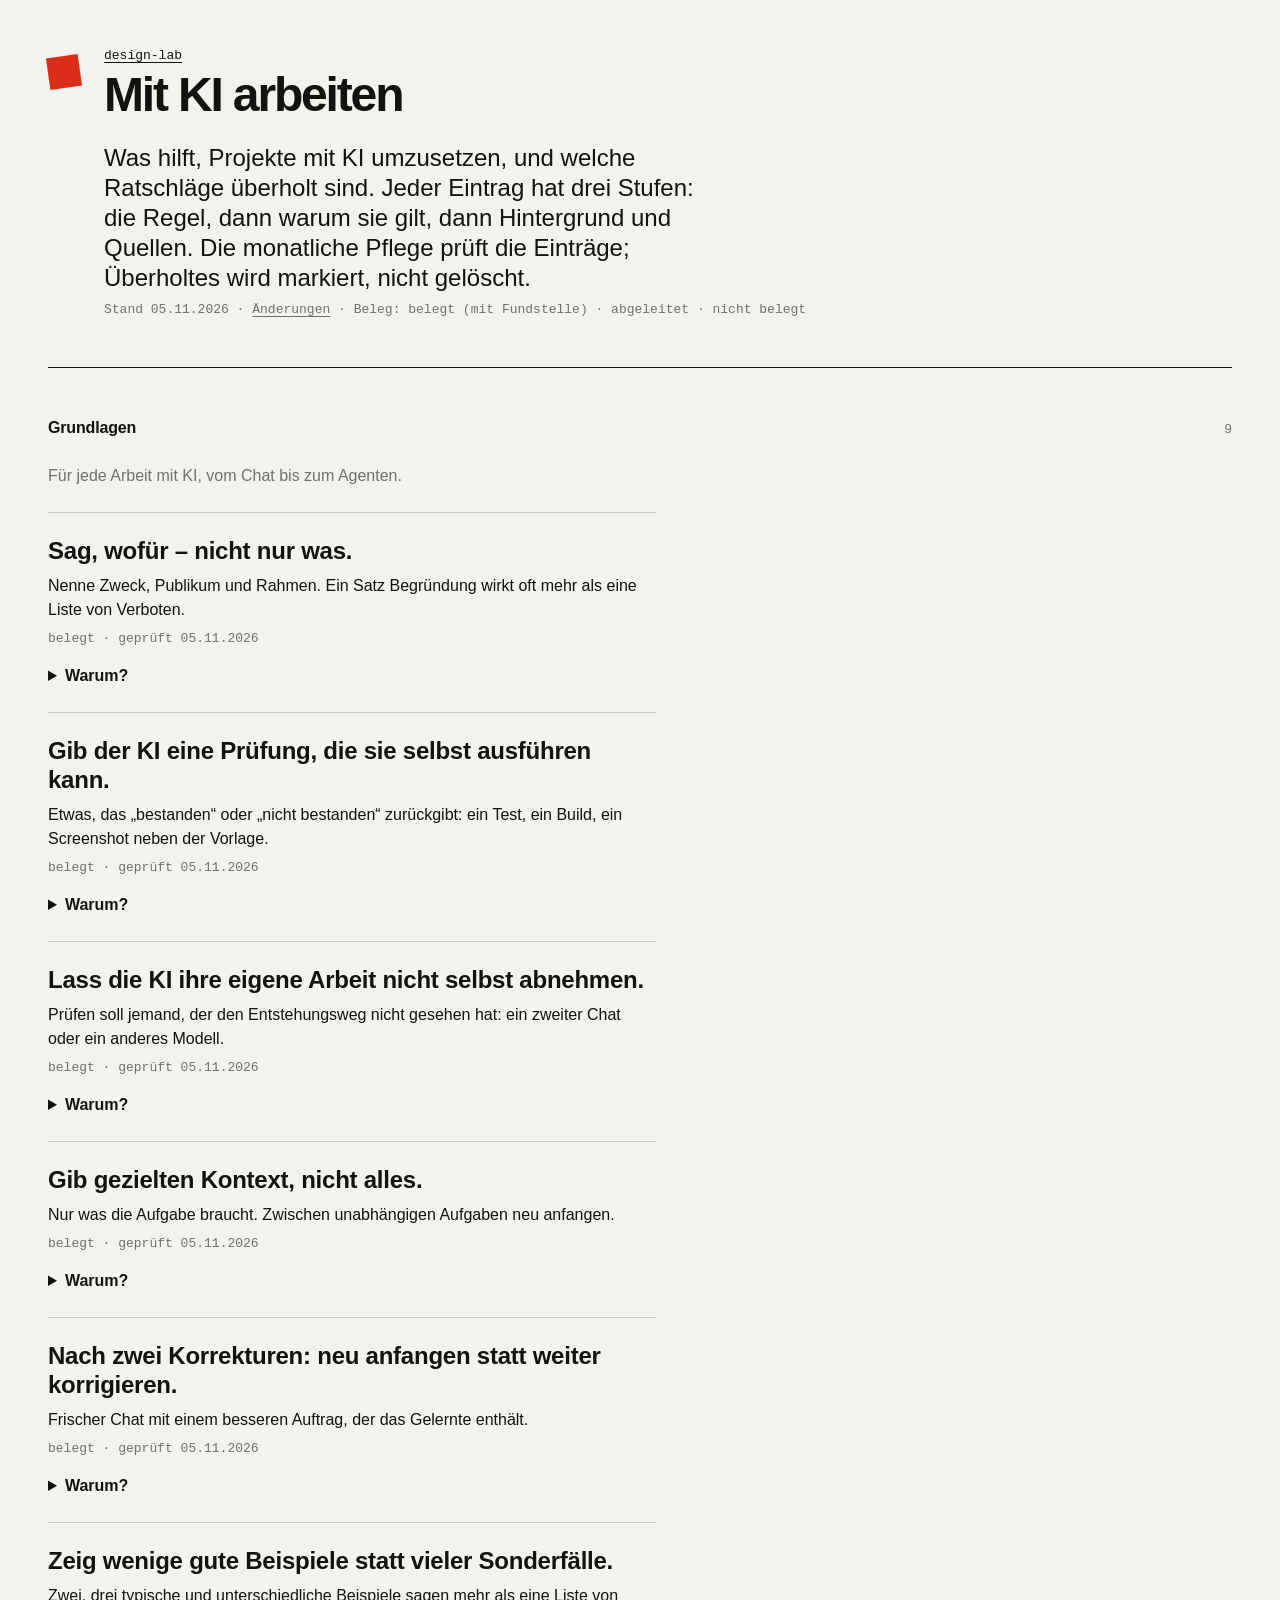
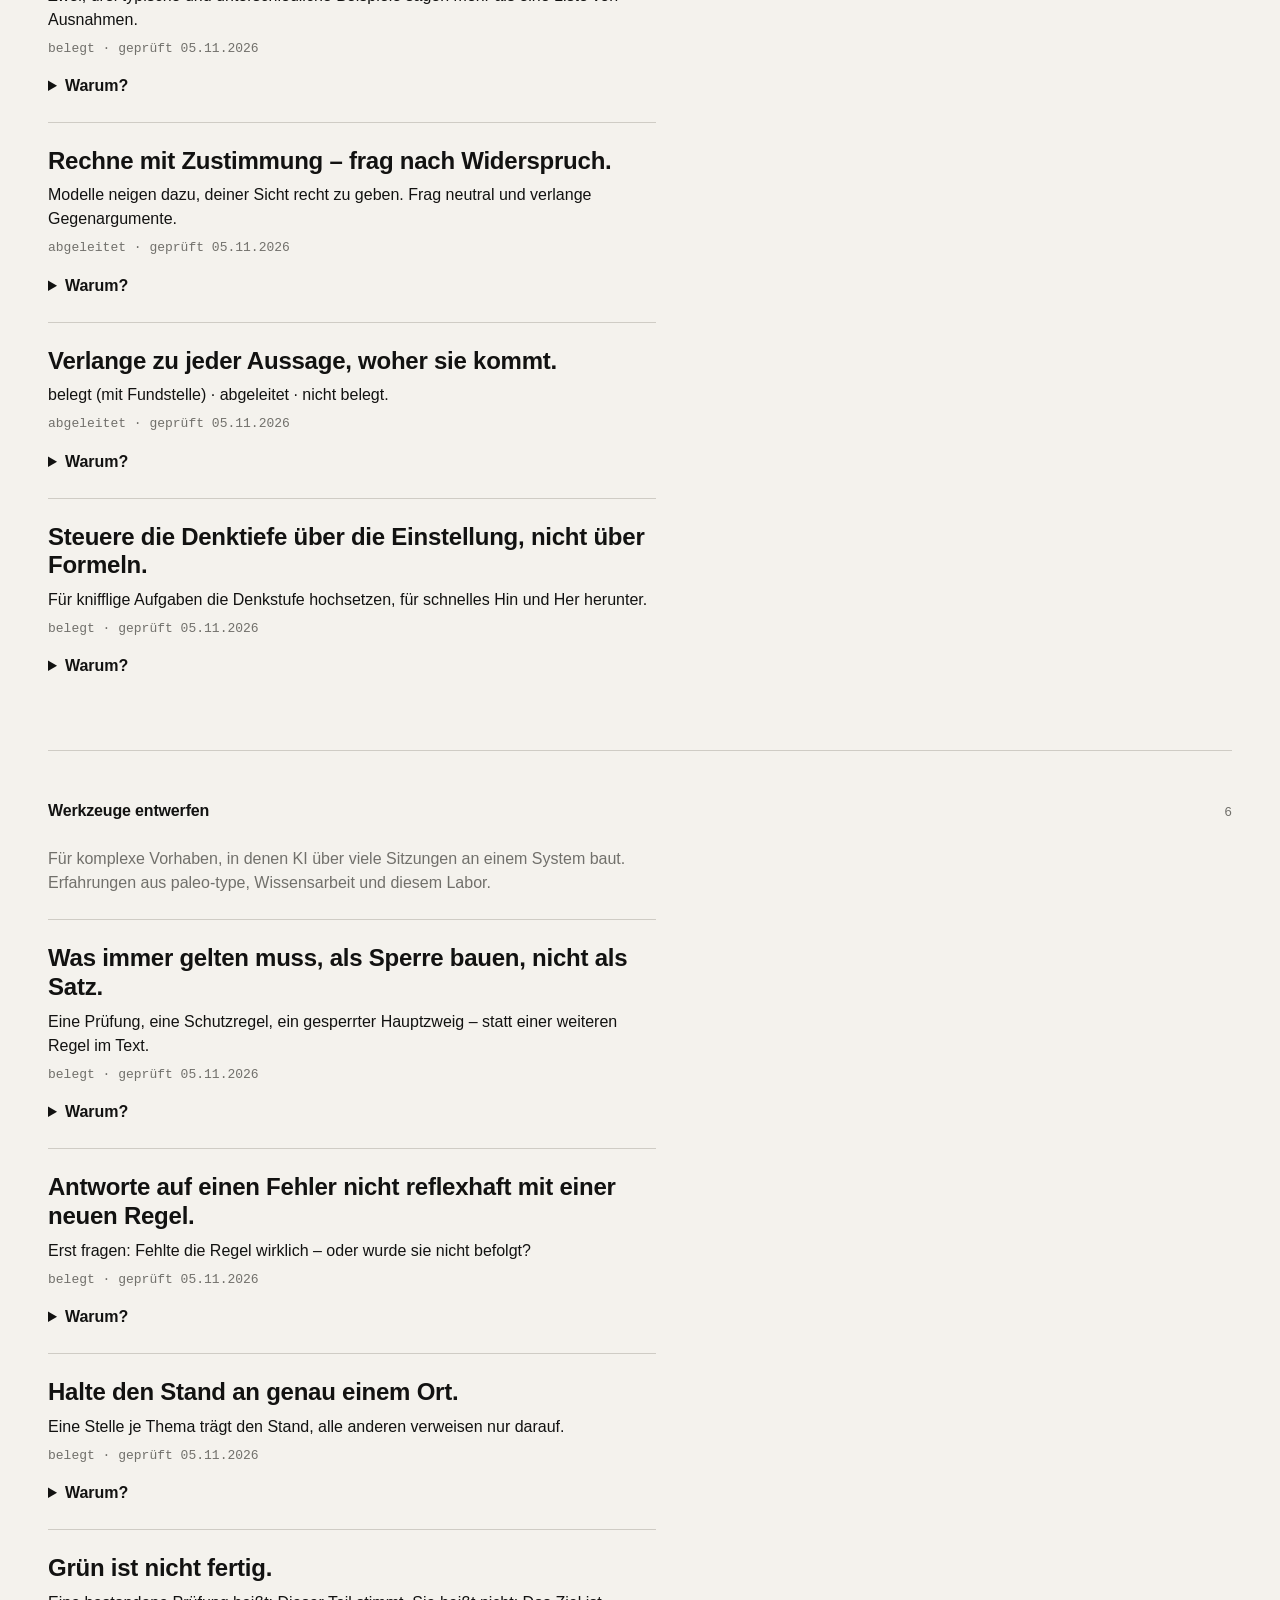
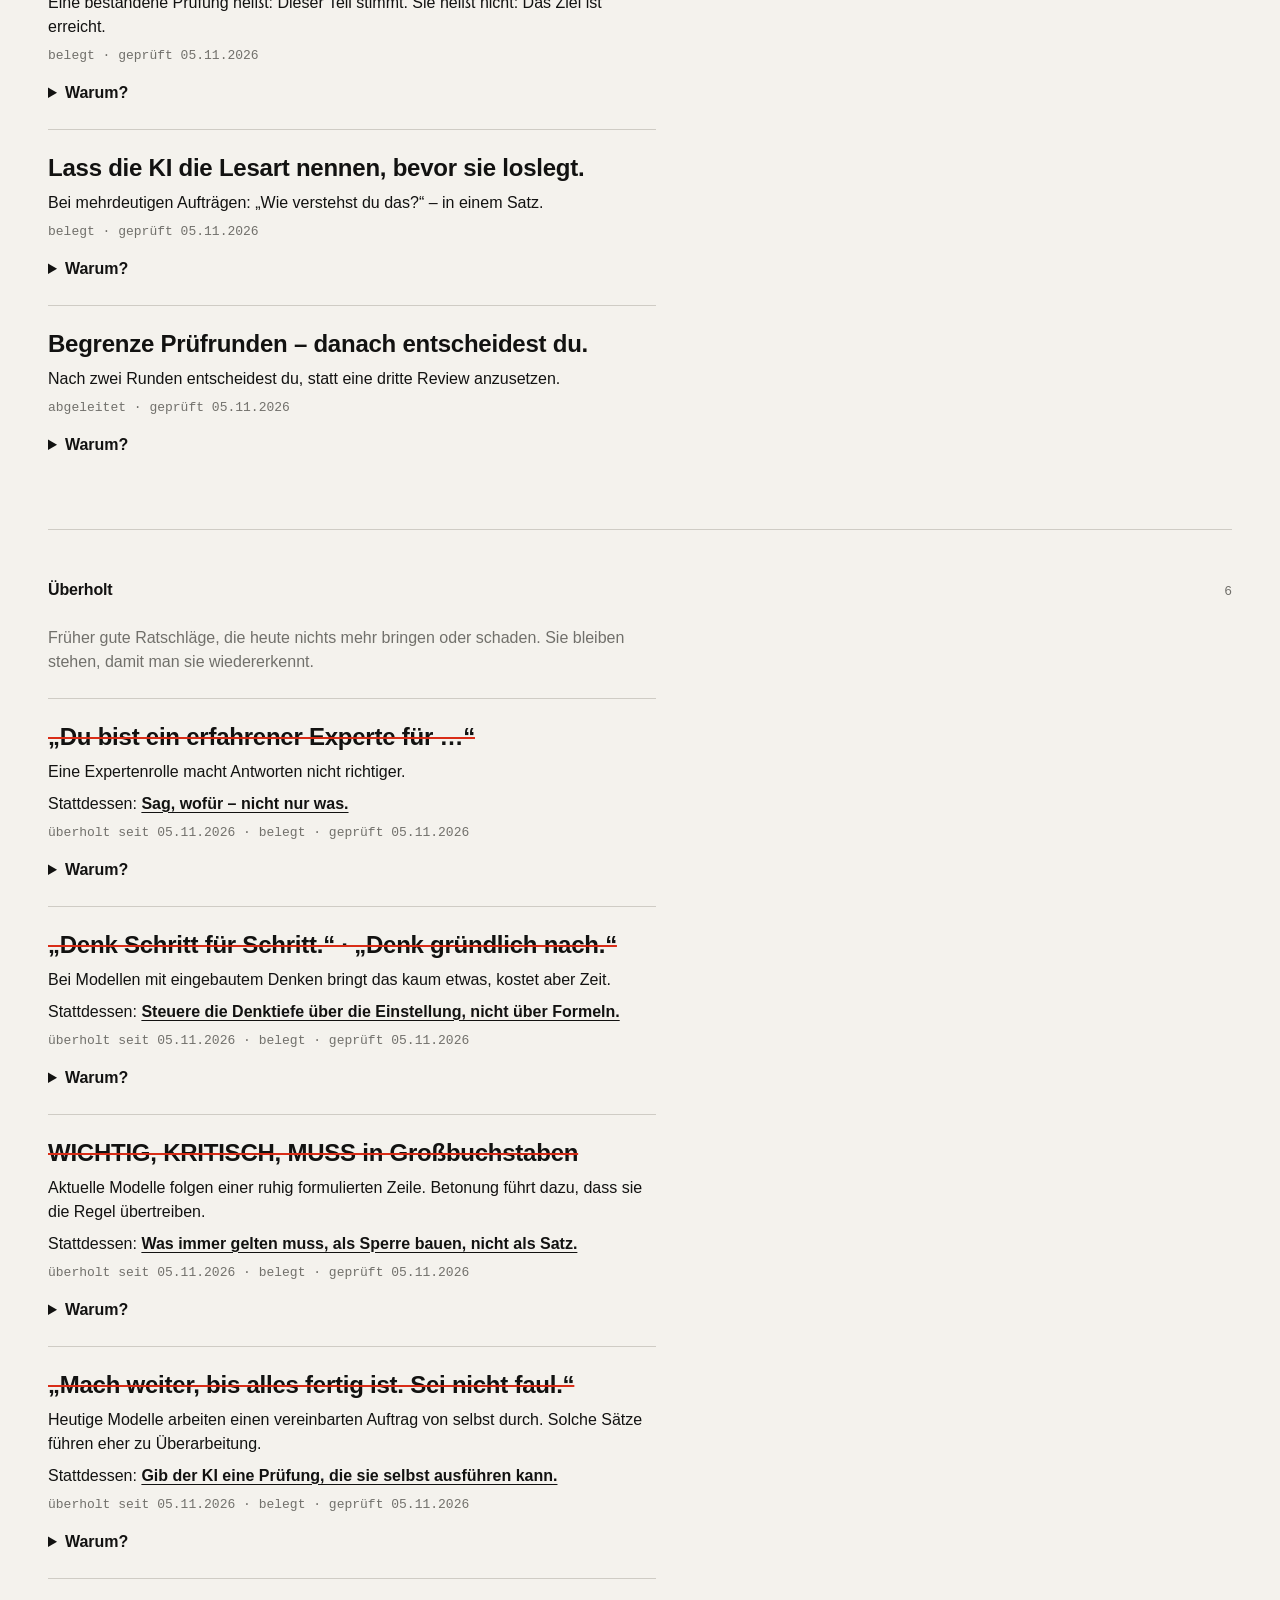
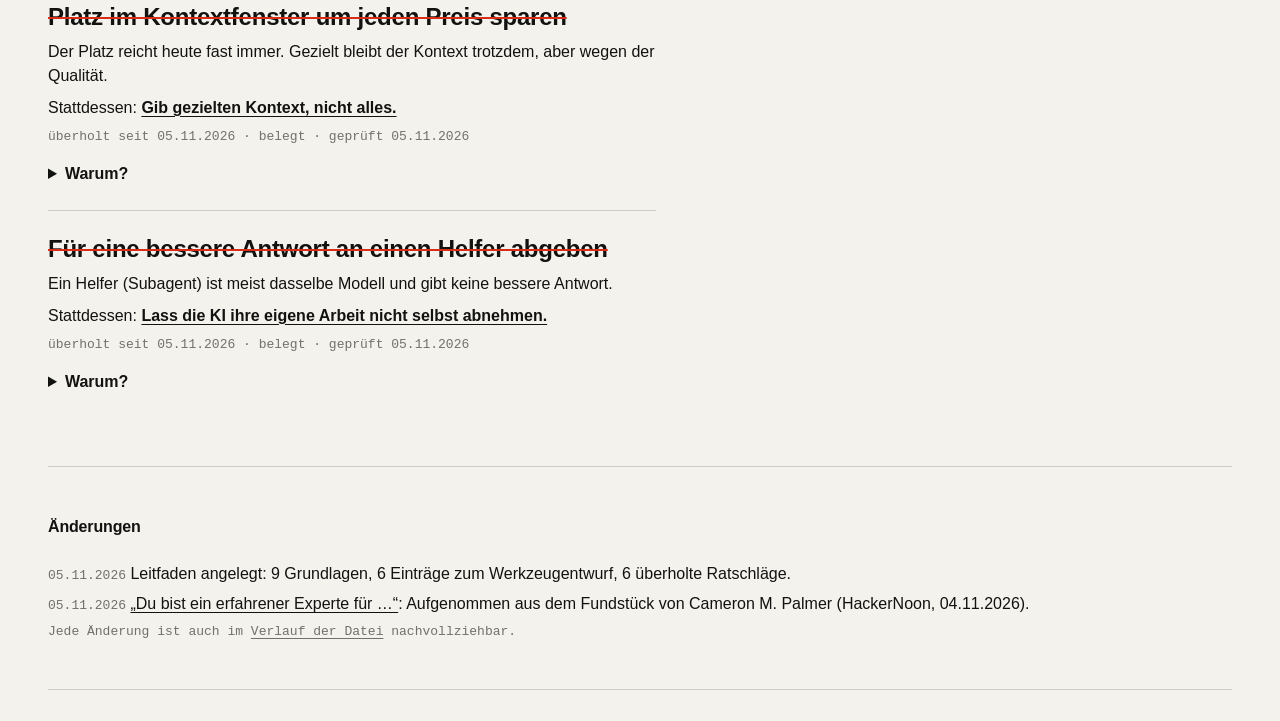
==== leitfaden/index.html @ 28b18be1 "Leitfaden „Mit KI arbeiten“ auf der Labor-Website (0032) Neue Seite leitfaden/ aus leitfaden/eintrae" ====
<!doctype html>
<html lang="de">
<head>
  <meta charset="utf-8">
  <meta name="viewport" content="width=device-width, initial-scale=1">
  <title>Mit KI arbeiten · design-lab</title>
  <meta name="description" content="Was hilft, Projekte mit KI umzusetzen, und welche Ratschläge überholt sind. Jeder Eintrag hat drei Stufen: die Regel, dann warum sie gilt, dann Hintergrund und Quellen. Die monatliche Pflege prüft die Einträge; Überholtes wird markiert, nicht gelöscht.">
  <!-- Erzeugt aus leitfaden/eintraege.json durch tools/build.mjs — Daten bearbeiten, nicht diese Datei. -->
  <link rel="stylesheet" href="../assets/tokens.css">
  <link rel="stylesheet" href="../assets/lab.css">
</head>
<body class="leitfaden">
  <header class="masthead masthead-klein">
    <div class="mark" aria-hidden="true"></div>
    <div>
      <p class="zurueck"><a href="../">design-lab</a></p>
      <h1>Mit KI arbeiten</h1>
      <p class="lede">Was hilft, Projekte mit KI umzusetzen, und welche Ratschläge überholt sind. Jeder Eintrag hat drei Stufen: die Regel, dann warum sie gilt, dann Hintergrund und Quellen. Die monatliche Pflege prüft die Einträge; Überholtes wird markiert, nicht gelöscht.</p>
      <p class="meta">Stand 05.11.2026 · <a href="#aenderungen">Änderungen</a> · Beleg: belegt (mit Fundstelle) · abgeleitet · nicht belegt</p>
    </div>
  </header>

  <main>
    <section aria-labelledby="h-kern">
      <div class="section-head"><h2 id="h-kern">Grundlagen</h2><span class="count">9</span></div>
      <p class="bereich-text">Für jede Arbeit mit KI, vom Chat bis zum Agenten.</p>
      <article class="tipp tipp-gilt" id="k-zweck">
        <h3>Sag, wofür – nicht nur was.</h3>
        <p class="kurz">Nenne Zweck, Publikum und Rahmen. Ein Satz Begründung wirkt oft mehr als eine Liste von Verboten.</p>
        <p class="meta">belegt · geprüft 05.11.2026</p>
        <details>
          <summary>Warum?</summary>
          <p>Aktuelle Modelle befolgen Anweisungen sehr wörtlich und verallgemeinern aus der Begründung. Ein „weil“ lässt sie auch in Fällen richtig entscheiden, an die du nicht gedacht hast. Eine nackte Regel wird dagegen zu eng oder zu weit angewandt.</p>
          <dl class="beispiel"><dt>statt</dt><dd>Keine Aufzählungszeichen.</dd><dt>besser</dt><dd>Der Text wird vorgelesen, darum bitte Fließtext ohne Aufzählungszeichen.</dd></dl>
          <details>
            <summary>Hintergrund und Quellen</summary>
            <p>Was im Projekt steht, liest die KI selbst. Aufschreiben musst du nur, was sie nicht sehen kann: Absicht, Publikum, Entscheidungen, die nur in deinem Kopf liegen, und was du schon zweimal korrigieren musstest. Prüffrage: Würde eine kundige Kollegin ohne Vorwissen den Auftrag verstehen?</p>
            <ul class="quellen">
              <li><a href="https://code.claude.com/docs/en/best-practices">Best practices for Claude Code</a> · Anthropic, 2026 <span class="beleg">belegt</span></li>
              <li><a href="https://platform.claude.com/docs/en/build-with-claude/prompt-engineering/claude-prompting-best-practices">Prompting best practices (Claude)</a> · Anthropic, 2026 <span class="beleg">abgeleitet</span></li>
            </ul>
            <p class="meta">im Leitfaden seit 05.11.2026</p>
          </details>
        </details>
      </article>
      <article class="tipp tipp-gilt" id="k-pruefung">
        <h3>Gib der KI eine Prüfung, die sie selbst ausführen kann.</h3>
        <p class="kurz">Etwas, das „bestanden“ oder „nicht bestanden“ zurückgibt: ein Test, ein Build, ein Screenshot neben der Vorlage.</p>
        <p class="meta">belegt · geprüft 05.11.2026</p>
        <details>
          <summary>Warum?</summary>
          <p>Ohne Prüfung ist „sieht fertig aus“ das einzige Signal, und du wirst selbst zur Prüfschleife: Jeder Fehler wartet, bis du ihn bemerkst. Mit einer Prüfung arbeitet die KI weiter, bis sie besteht. Verlange den Beleg, also den ausgeführten Befehl mit Ausgabe oder den Screenshot. „Alle Tests bestanden“ allein sagt wenig.</p>
          <dl class="beispiel"><dt>statt</dt><dd>Mach die Seite schöner.</dd><dt>besser</dt><dd>Setze den Entwurf um, mach einen Screenshot, vergleiche ihn mit der Vorlage, liste die Unterschiede und behebe sie.</dd></dl>
          <details>
            <summary>Hintergrund und Quellen</summary>
            <p>In der Gestaltung heißt Prüfung: rendern und ansehen, messen (Kontrast, Schriftgröße beim geplanten Abstand), mit der Vorlage vergleichen. Das Labor macht es so in seiner Qualitätsschleife: Ergebnisse, die sich erzeugen lassen, werden erzeugt statt behauptet.</p>
            <ul class="quellen">
              <li><a href="https://code.claude.com/docs/en/best-practices">Best practices for Claude Code</a> · Anthropic, 2026 <span class="beleg">belegt</span></li>
              <li><a href="https://github.com/esany/design-lab/blob/main/.agents/skills/laborarbeit/references/pruefen.md">.agents/skills/laborarbeit/references/pruefen.md</a> <span class="beleg">Labor</span></li>
            </ul>
            <p class="meta">im Leitfaden seit 05.11.2026</p>
          </details>
        </details>
      </article>
      <article class="tipp tipp-gilt" id="k-zweitblick">
        <h3>Lass die KI ihre eigene Arbeit nicht selbst abnehmen.</h3>
        <p class="kurz">Prüfen soll jemand, der den Entstehungsweg nicht gesehen hat: ein zweiter Chat oder ein anderes Modell.</p>
        <p class="meta">belegt · geprüft 05.11.2026</p>
        <details>
          <summary>Warum?</summary>
          <p>Modelle bewerten eigene Texte höher als gleichwertige fremde, und wer die Begründung miterlebt hat, lässt sich von ihr überzeugen. Ein frischer Blick sieht nur das Ergebnis.</p>
          <details>
            <summary>Hintergrund und Quellen</summary>
            <p>Dieselbe Aufgabe an einen Helfer abzugeben macht die Antwort nicht besser, nur die unabhängige Prüfung tut das. Auch Prüfer irren: In einer Testreihe von Wissensarbeit lagen 12 von 12 gemeldeten Fehlern beim Prüfer, nicht beim geprüften Modell. Ein Zweitblick ist also eine zweite Meinung, kein Urteil.</p>
            <ul class="quellen">
              <li><a href="https://arxiv.org/abs/2404.13076">LLM Evaluators Recognize and Favor Their Own Generations</a> · Arjun Panickssery, Samuel R. Bowman, Shi Feng, 2024 <span class="beleg">belegt</span></li>
              <li><a href="https://code.claude.com/docs/en/best-practices">Best practices for Claude Code</a> · Anthropic, 2026 <span class="beleg">belegt</span></li>
              <li><a href="https://github.com/esany/design-lab/blob/main/research/2026-10-audit-zusammenarbeit/befunde.md">research/2026-10-audit-zusammenarbeit/befunde.md</a> <span class="beleg">Labor</span></li>
            </ul>
            <p class="meta">im Leitfaden seit 05.11.2026</p>
          </details>
        </details>
      </article>
      <article class="tipp tipp-gilt" id="k-kontext">
        <h3>Gib gezielten Kontext, nicht alles.</h3>
        <p class="kurz">Nur was die Aufgabe braucht. Zwischen unabhängigen Aufgaben neu anfangen.</p>
        <p class="meta">belegt · geprüft 05.11.2026</p>
        <details>
          <summary>Warum?</summary>
          <p>Die Leistung sinkt mit wachsender Eingabe, auch wenn alles hineinpasst, besonders wenn ähnliche, aber falsche Stellen dabei sind. Der Platz ist heute selten das Problem, die Aufmerksamkeit schon. Gezielter Kontext gibt bessere Antworten und kostet weniger.</p>
          <details>
            <summary>Hintergrund und Quellen</summary>
            <p>Chroma hat 18 Modelle getestet; alle wurden mit längerer Eingabe unzuverlässiger. Anthropic formuliert das Ziel als „kleinste Menge aussagekräftiger Information“. Im Labor gemessen: Der Startpfad kostete etwa dreimal so viel wie nötig, und derselbe Stand stand an mehreren Stellen.</p>
            <ul class="quellen">
              <li><a href="https://www.trychroma.com/research/context-rot">Context Rot: How Increasing Input Tokens Impacts LLM Performance</a> · Kelly Hong, Anton Troynikov, Jeff Huber (Chroma), 2025 <span class="beleg">belegt</span></li>
              <li><a href="https://www.anthropic.com/engineering/effective-context-engineering-for-ai-agents">Effective context engineering for AI agents</a> · Anthropic, 2025 <span class="beleg">belegt</span></li>
              <li><a href="https://code.claude.com/docs/en/best-practices">Best practices for Claude Code</a> · Anthropic, 2026 <span class="beleg">belegt</span></li>
              <li><a href="https://github.com/esany/design-lab/blob/main/research/2026-10-lesekosten/befund.md">research/2026-10-lesekosten/befund.md</a> <span class="beleg">Labor</span></li>
            </ul>
            <p class="meta">im Leitfaden seit 05.11.2026</p>
          </details>
        </details>
      </article>
      <article class="tipp tipp-gilt" id="k-neustart">
        <h3>Nach zwei Korrekturen: neu anfangen statt weiter korrigieren.</h3>
        <p class="kurz">Frischer Chat mit einem besseren Auftrag, der das Gelernte enthält.</p>
        <p class="meta">belegt · geprüft 05.11.2026</p>
        <details>
          <summary>Warum?</summary>
          <p>Jede gescheiterte Korrektur bleibt im Verlauf stehen und wird immer wieder mitgelesen. Ein neuer Anfang mit einem Auftrag, der die Erkenntnis enthält, funktioniert fast immer besser als der dritte Versuch.</p>
          <details>
            <summary>Hintergrund und Quellen</summary>
            <p>Das setzt voraus, dass der Stand nicht nur im Chat liegt, sondern in Dateien (im Labor: Merkzettel und Repo). Dann kostet ein Neustart nichts.</p>
            <ul class="quellen">
              <li><a href="https://code.claude.com/docs/en/best-practices">Best practices for Claude Code</a> · Anthropic, 2026 <span class="beleg">belegt</span></li>
              <li><a href="https://github.com/esany/design-lab/blob/main/decisions/0024-kein-wissen-nur-im-chat.md">decisions/0024-kein-wissen-nur-im-chat.md</a> <span class="beleg">Labor</span></li>
            </ul>
            <p class="meta">im Leitfaden seit 05.11.2026</p>
          </details>
        </details>
      </article>
      <article class="tipp tipp-gilt" id="k-beispiele">
        <h3>Zeig wenige gute Beispiele statt vieler Sonderfälle.</h3>
        <p class="kurz">Zwei, drei typische und unterschiedliche Beispiele sagen mehr als eine Liste von Ausnahmen.</p>
        <p class="meta">belegt · geprüft 05.11.2026</p>
        <details>
          <summary>Warum?</summary>
          <p>Beispiele sind für das Modell Bilder des gewünschten Ergebnisses. Eine lange Liste von Randfällen macht den Auftrag spröde und lenkt ab.</p>
          <details>
            <summary>Hintergrund und Quellen</summary>
            <p>In der Gestaltung: zwei Referenzen, die das Gewünschte von verschiedenen Seiten zeigen, und eine, die zeigt, was nicht gemeint ist. Die Negativfolie des Labors (die Durchschnittslösung) ist so ein Gegenbeispiel.</p>
            <ul class="quellen">
              <li><a href="https://www.anthropic.com/engineering/effective-context-engineering-for-ai-agents">Effective context engineering for AI agents</a> · Anthropic, 2025 <span class="beleg">belegt</span></li>
              <li><a href="https://github.com/esany/design-lab/blob/main/.agents/skills/kritik/SKILL.md">.agents/skills/kritik/SKILL.md</a> <span class="beleg">Labor</span></li>
            </ul>
            <p class="meta">im Leitfaden seit 05.11.2026</p>
          </details>
        </details>
      </article>
      <article class="tipp tipp-gilt" id="k-gefaelligkeit">
        <h3>Rechne mit Zustimmung – frag nach Widerspruch.</h3>
        <p class="kurz">Modelle neigen dazu, deiner Sicht recht zu geben. Frag neutral und verlange Gegenargumente.</p>
        <p class="meta">abgeleitet · geprüft 05.11.2026</p>
        <details>
          <summary>Warum?</summary>
          <p>Beim Training belohnen menschliche Bewertungen Antworten, die der Meinung des Fragenden entsprechen. Modelle ändern sogar richtige Antworten, wenn man Zweifel äußert. Wer seine Meinung voranstellt, bekommt sie oft bestätigt.</p>
          <dl class="beispiel"><dt>statt</dt><dd>Das ist doch ein guter Ansatz, oder?</dd><dt>besser</dt><dd>Was spricht gegen diesen Ansatz? Nenne die drei stärksten Einwände.</dd></dl>
          <details>
            <summary>Hintergrund und Quellen</summary>
            <p>Belegt ist das für Modelle von 2023. Neuere Modelle werden gezielt dagegen trainiert; wie stark der Effekt heute noch ist, ist in den Quellen dieses Leitfadens nicht gemessen. Im Labor gilt deshalb „Widerspruch ist Pflicht“: Zustimmung allein ist keine Leistung.</p>
            <ul class="quellen">
              <li><a href="https://arxiv.org/abs/2310.13548">Towards Understanding Sycophancy in Language Models</a> · Mrinank Sharma, Meg Tong u. a. (Anthropic), 2023 <span class="beleg">belegt</span></li>
              <li><a href="https://github.com/esany/design-lab/blob/main/.agents/skills/laborarbeit/references/pruefen.md">.agents/skills/laborarbeit/references/pruefen.md</a> <span class="beleg">Labor</span></li>
            </ul>
            <p class="meta">im Leitfaden seit 05.11.2026</p>
          </details>
        </details>
      </article>
      <article class="tipp tipp-gilt" id="k-status">
        <h3>Verlange zu jeder Aussage, woher sie kommt.</h3>
        <p class="kurz">belegt (mit Fundstelle) · abgeleitet · nicht belegt.</p>
        <p class="meta">abgeleitet · geprüft 05.11.2026</p>
        <details>
          <summary>Warum?</summary>
          <p>KI formuliert Vermutungen genauso flüssig wie Fakten. Der Status macht sichtbar, was geprüft ist und was nicht. Einer der häufigsten Fehler, die das Labor dokumentiert hat: Die Aussage ist stärker als ihr Beleg, etwa eine Folgerung, die als Befund auftritt, oder eine Prüfung, die als erledigt gilt, aber nie lief.</p>
          <details>
            <summary>Hintergrund und Quellen</summary>
            <p>Diese Regel stammt aus der Arbeit des Labors, nicht aus einer externen Studie. Sie ist deshalb als abgeleitet markiert.</p>
            <ul class="quellen">
              <li><a href="https://github.com/esany/design-lab/blob/main/decisions/0007-belegpflicht.md">decisions/0007-belegpflicht.md</a> <span class="beleg">Labor</span></li>
              <li><a href="https://github.com/esany/design-lab/blob/main/research/2026-10-audit-zusammenarbeit/befunde.md">research/2026-10-audit-zusammenarbeit/befunde.md</a> <span class="beleg">Labor</span></li>
            </ul>
            <p class="meta">im Leitfaden seit 05.11.2026</p>
          </details>
        </details>
      </article>
      <article class="tipp tipp-gilt" id="k-aufwand">
        <h3>Steuere die Denktiefe über die Einstellung, nicht über Formeln.</h3>
        <p class="kurz">Für knifflige Aufgaben die Denkstufe hochsetzen, für schnelles Hin und Her herunter.</p>
        <p class="meta">belegt · geprüft 05.11.2026</p>
        <details>
          <summary>Warum?</summary>
          <p>Bei Claude regelt die Einstellung „Effort“, wie lange das Modell nachdenkt. Sätze wie „denk gründlich nach“ sind nur gewöhnlicher Text. Die höchste Stufe lohnt sich nur für harte Probleme; bei gewöhnlichen Aufgaben denkt das Modell zu viel und wird teurer, ohne besser zu werden.</p>
          <details>
            <summary>Hintergrund und Quellen</summary>
            <p>Die Angaben gelten für Claude (Stand November 2026). Andere Anbieter haben eigene Regler; dafür liegt hier noch kein Beleg vor.</p>
            <ul class="quellen">
              <li><a href="https://code.claude.com/docs/en/best-practices">Best practices for Claude Code</a> · Anthropic, 2026 <span class="beleg">belegt</span></li>
            </ul>
            <p class="meta">im Leitfaden seit 05.11.2026</p>
          </details>
        </details>
      </article>
    </section>
    <section aria-labelledby="h-werkzeuge">
      <div class="section-head"><h2 id="h-werkzeuge">Werkzeuge entwerfen</h2><span class="count">6</span></div>
      <p class="bereich-text">Für komplexe Vorhaben, in denen KI über viele Sitzungen an einem System baut. Erfahrungen aus paleo-type, Wissensarbeit und diesem Labor.</p>
      <article class="tipp tipp-gilt" id="w-sperren">
        <h3>Was immer gelten muss, als Sperre bauen, nicht als Satz.</h3>
        <p class="kurz">Eine Prüfung, eine Schutzregel, ein gesperrter Hauptzweig – statt einer weiteren Regel im Text.</p>
        <p class="meta">belegt · geprüft 05.11.2026</p>
        <details>
          <summary>Warum?</summary>
          <p>Textregeln befolgt ein Modell fast immer, aber eben nur fast. Im Labor und in Wissensarbeit wurden selbst geschriebene Regeln Stunden später gebrochen. Gehalten haben technische Sperren: ein gesperrter Zustand, ein Test, ein geschützter Zweig.</p>
          <details>
            <summary>Hintergrund und Quellen</summary>
            <p>Anthropic empfiehlt dasselbe: Was jedes Mal passieren muss, gehört in eine Einstellung oder eine automatische Prüfung, die das Werkzeug selbst durchsetzt. Die Anweisungsdatei ist für Richtlinien, und eine Richtlinie darf das Modell im Einzelfall für unpassend halten.</p>
            <ul class="quellen">
              <li><a href="https://code.claude.com/docs/en/best-practices">Best practices for Claude Code</a> · Anthropic, 2026 <span class="beleg">belegt</span></li>
              <li><a href="https://github.com/esany/design-lab/blob/main/research/2026-10-audit-zusammenarbeit/befunde.md">research/2026-10-audit-zusammenarbeit/befunde.md</a> <span class="beleg">Labor</span></li>
              <li><a href="https://github.com/esany/design-lab/blob/main/research/2026-10-audit-paleo-type/befunde.md">research/2026-10-audit-paleo-type/befunde.md</a> <span class="beleg">Labor</span></li>
            </ul>
            <p class="meta">im Leitfaden seit 05.11.2026</p>
          </details>
        </details>
      </article>
      <article class="tipp tipp-gilt" id="w-regelflut">
        <h3>Antworte auf einen Fehler nicht reflexhaft mit einer neuen Regel.</h3>
        <p class="kurz">Erst fragen: Fehlte die Regel wirklich – oder wurde sie nicht befolgt?</p>
        <p class="meta">belegt · geprüft 05.11.2026</p>
        <details>
          <summary>Warum?</summary>
          <p>In paleo-type traten Fehler teils erst auf, nachdem die passende Regel schon aufgeschrieben war. In Wissensarbeit wuchs die Stützarbeit aus Berichten, Reviews und Regeln schneller als die eigentliche Arbeit. Jede Regel kostet bei jedem Start Lesezeit und verdünnt die übrigen.</p>
          <details>
            <summary>Hintergrund und Quellen</summary>
            <p>Bessere Antworten auf einen Fehler: eine Sperre (siehe oben), ein einzelner Prüffall, der den Fehler nachstellt, oder eine kürzere Anweisung, in der die wichtige Zeile nicht mehr untergeht.</p>
            <ul class="quellen">
              <li><a href="https://github.com/esany/design-lab/blob/main/research/2026-10-audit-paleo-type/befunde.md">research/2026-10-audit-paleo-type/befunde.md</a> <span class="beleg">Labor</span></li>
              <li><a href="https://github.com/esany/design-lab/blob/main/research/2026-10-audit-zusammenarbeit/befunde.md">research/2026-10-audit-zusammenarbeit/befunde.md</a> <span class="beleg">Labor</span></li>
            </ul>
            <p class="meta">im Leitfaden seit 05.11.2026</p>
          </details>
        </details>
      </article>
      <article class="tipp tipp-gilt" id="w-ein-ort">
        <h3>Halte den Stand an genau einem Ort.</h3>
        <p class="kurz">Eine Stelle je Thema trägt den Stand, alle anderen verweisen nur darauf.</p>
        <p class="meta">belegt · geprüft 05.11.2026</p>
        <details>
          <summary>Warum?</summary>
          <p>Steht derselbe Stand an mehreren Stellen, laufen diese „Uhren“ auseinander, und die KI liest die falsche. Im Labor ist das passiert: Ein geschlossenes Issue galt im Merkzettel noch als offen.</p>
          <details>
            <summary>Hintergrund und Quellen</summary>
            <p>Erzeugte Übersichten statt Handpflege helfen: Im Labor entsteht die Übersicht automatisch aus den Merkzetteln. Wissensarbeit führte die „mehreren Uhren“ als wichtigsten Befund.</p>
            <ul class="quellen">
              <li><a href="https://github.com/esany/design-lab/blob/main/research/2026-10-lesekosten/befund.md">research/2026-10-lesekosten/befund.md</a> <span class="beleg">Labor</span></li>
              <li><a href="https://github.com/esany/design-lab/blob/main/research/2026-10-audit-zusammenarbeit/befunde.md">research/2026-10-audit-zusammenarbeit/befunde.md</a> <span class="beleg">Labor</span></li>
            </ul>
            <p class="meta">im Leitfaden seit 05.11.2026</p>
          </details>
        </details>
      </article>
      <article class="tipp tipp-gilt" id="w-gruen">
        <h3>Grün ist nicht fertig.</h3>
        <p class="kurz">Eine bestandene Prüfung heißt: Dieser Teil stimmt. Sie heißt nicht: Das Ziel ist erreicht.</p>
        <p class="meta">belegt · geprüft 05.11.2026</p>
        <details>
          <summary>Warum?</summary>
          <p>In paleo-type blieben Aufgaben trotz grüner Prüfungen offen; ein frischer Test zeigte Teilerfolg, insgesamt aber Fehlschlag. Ein Agent, der nur auf seine Prüfung schaut, meldet zu früh „fertig“.</p>
          <details>
            <summary>Hintergrund und Quellen</summary>
            <p>Hilfreich ist, im Abnahmebericht drei Dinge zu trennen: Build bestanden · in frischem Kontext getestet · tatsächliches Ergebnis gesehen. Für Gestaltung heißt das: Die Prüfungen sind grün, aber hat jemand das Werk in seiner Wahrnehmungssituation angesehen?</p>
            <ul class="quellen">
              <li><a href="https://github.com/esany/design-lab/blob/main/research/2026-10-audit-paleo-type/befunde.md">research/2026-10-audit-paleo-type/befunde.md</a> <span class="beleg">Labor</span></li>
            </ul>
            <p class="meta">im Leitfaden seit 05.11.2026</p>
          </details>
        </details>
      </article>
      <article class="tipp tipp-gilt" id="w-lesart">
        <h3>Lass die KI die Lesart nennen, bevor sie loslegt.</h3>
        <p class="kurz">Bei mehrdeutigen Aufträgen: „Wie verstehst du das?“ – in einem Satz.</p>
        <p class="meta">belegt · geprüft 05.11.2026</p>
        <details>
          <summary>Warum?</summary>
          <p>Das häufigste Fehlermuster in den Audits: Ein Auftrag mit zwei Lesarten wird still in die größere aufgelöst, etwa „nachziehen“ als neue Arbeit. Ein Satz Rückfrage ist billiger als ein falscher Umbau.</p>
          <details>
            <summary>Hintergrund und Quellen</summary>
            <p>Anthropic empfiehlt, bei Unsicherheit erst zu erkunden und zu planen und dann zu bauen. Den Plan kann man weglassen, wenn sich die Änderung in einem Satz beschreiben lässt.</p>
            <ul class="quellen">
              <li><a href="https://code.claude.com/docs/en/best-practices">Best practices for Claude Code</a> · Anthropic, 2026 <span class="beleg">belegt</span></li>
              <li><a href="https://github.com/esany/design-lab/blob/main/research/2026-10-audit-zusammenarbeit/befunde.md">research/2026-10-audit-zusammenarbeit/befunde.md</a> <span class="beleg">Labor</span></li>
            </ul>
            <p class="meta">im Leitfaden seit 05.11.2026</p>
          </details>
        </details>
      </article>
      <article class="tipp tipp-gilt" id="w-runden">
        <h3>Begrenze Prüfrunden – danach entscheidest du.</h3>
        <p class="kurz">Nach zwei Runden entscheidest du, statt eine dritte Review anzusetzen.</p>
        <p class="meta">abgeleitet · geprüft 05.11.2026</p>
        <details>
          <summary>Warum?</summary>
          <p>Ohne Grenze findet jede Review etwas, also folgt die nächste. In Wissensarbeit durchlief eine kleine Korrektur drei Reviews und zwei Prüfläufe und war danach immer noch nicht freigegeben.</p>
          <details>
            <summary>Hintergrund und Quellen</summary>
            <p>Die Zahl zwei ist eine Faustregel, abgeleitet aus dem Befund und aus Anthropics Rat zum Neustart nach zwei Korrekturen. Gemessen ist sie nicht.</p>
            <ul class="quellen">
              <li><a href="https://code.claude.com/docs/en/best-practices">Best practices for Claude Code</a> · Anthropic, 2026 <span class="beleg">belegt</span></li>
              <li><a href="https://github.com/esany/design-lab/blob/main/research/2026-10-audit-zusammenarbeit/befunde.md">research/2026-10-audit-zusammenarbeit/befunde.md</a> <span class="beleg">Labor</span></li>
            </ul>
            <p class="meta">im Leitfaden seit 05.11.2026</p>
          </details>
        </details>
      </article>
    </section>
    <section aria-labelledby="h-veraltet">
      <div class="section-head"><h2 id="h-veraltet">Überholt</h2><span class="count">6</span></div>
      <p class="bereich-text">Früher gute Ratschläge, die heute nichts mehr bringen oder schaden. Sie bleiben stehen, damit man sie wiedererkennt.</p>
      <article class="tipp tipp-veraltet" id="v-rolle">
        <h3>„Du bist ein erfahrener Experte für …“</h3>
        <p class="kurz">Eine Expertenrolle macht Antworten nicht richtiger.</p>
        <p class="statt">Stattdessen: <a href="#k-zweck">Sag, wofür – nicht nur was.</a></p>
        <p class="meta">überholt seit 05.11.2026 · belegt · geprüft 05.11.2026</p>
        <details>
          <summary>Warum?</summary>
          <p>Mehrere Studien von 2024 bis 2026 finden keinen verlässlichen Gewinn an Genauigkeit; die Wirkung einzelner Rollen ist weitgehend zufällig. Bei manchen Modellen denkt die KI mit Rolle länger, das kostet Geld und Zeit. Eine Rolle kann Ton und Blickwinkel ändern, für Fakten bringt sie nichts.</p>
          <details>
            <summary>Hintergrund und Quellen</summary>
            <p>Ganz einig ist die Forschung nicht: Araujo u. a. finden meist positive oder neutrale Effekte, Mullens u. a. widersprechen dem Nullbefund mit Rollen, die ein Vorgehen beschreiben. Gemeinsamer Nenner: Es hilft die Beschreibung von Aufgabe und Vorgehen, nicht der Titel. Palmer hat nur kleine Modelle und Fragen mit Antwortauswahl getestet.</p>
            <ul class="quellen">
              <li><a href="https://aclanthology.org/2024.findings-emnlp.888/">When „A Helpful Assistant“ Is Not Really Helpful: Personas in System Prompts Do Not Improve Performances of Large Language Models</a> · Mingqian Zheng, Jiaxin Pei, Lajanugen Logeswaran, Moontae Lee, David Jurgens, 2024 <span class="beleg">belegt</span></li>
              <li><a href="https://arxiv.org/abs/2512.05858">Prompting Science Report 4: Playing Pretend: Expert Personas Don't Improve Factual Accuracy</a> · Savir Basil, Ina Shapiro, Dan Shapiro, Ethan Mollick, Lilach Mollick, Lennart Meincke, 2025 <span class="beleg">abgeleitet</span></li>
              <li><a href="https://hackernoon.com/the-prompt-engineering-trick-that-could-be-making-your-ai-slower">The Prompt Engineering Trick That Could Be Making Your AI Slower</a> · Cameron M. Palmer, 2026 <span class="beleg">belegt</span></li>
              <li><a href="https://arxiv.org/abs/2508.19764">Principled Personas: Defining and Measuring the Intended Effects of Persona Prompting on Task Performance</a> · Pedro Henrique Luz de Araujo, Benjamin Roth u. a., 2025 <span class="beleg">belegt</span></li>
              <li><a href="https://arxiv.org/abs/2603.20225">The Arrival of AGI? When Expert Personas Exceed Expert Benchmarks</a> · Drake Mullens, Stella Shen u. a., 2026 <span class="beleg">abgeleitet</span></li>
            </ul>
            <p class="meta">im Leitfaden seit 05.11.2026</p>
          </details>
        </details>
      </article>
      <article class="tipp tipp-veraltet" id="v-schritt">
        <h3>„Denk Schritt für Schritt.“ · „Denk gründlich nach.“</h3>
        <p class="kurz">Bei Modellen mit eingebautem Denken bringt das kaum etwas, kostet aber Zeit.</p>
        <p class="statt">Stattdessen: <a href="#k-aufwand">Steuere die Denktiefe über die Einstellung, nicht über Formeln.</a></p>
        <p class="meta">überholt seit 05.11.2026 · belegt · geprüft 05.11.2026</p>
        <details>
          <summary>Warum?</summary>
          <p>Ältere Modelle sprangen ohne diesen Satz zu schnell zur Antwort. Heutige Modelle denken von selbst. Die Wharton-Studie fand bei Denkmodellen höchstens kleine Gewinne, aber deutlich längere Antwortzeiten. Bei Claude sind solche Sätze gewöhnlicher Text und keine Schalter.</p>
          <details>
            <summary>Hintergrund und Quellen</summary>
            
            <ul class="quellen">
              <li><a href="https://arxiv.org/abs/2506.07142">Prompting Science Report 2: The Decreasing Value of Chain of Thought in Prompting</a> · Lennart Meincke, Ethan Mollick, Lilach Mollick, Dan Shapiro, 2025 <span class="beleg">belegt</span></li>
              <li><a href="https://code.claude.com/docs/en/best-practices">Best practices for Claude Code</a> · Anthropic, 2026 <span class="beleg">belegt</span></li>
            </ul>
            <p class="meta">im Leitfaden seit 05.11.2026</p>
          </details>
        </details>
      </article>
      <article class="tipp tipp-veraltet" id="v-schreien">
        <h3>WICHTIG, KRITISCH, MUSS in Großbuchstaben</h3>
        <p class="kurz">Aktuelle Modelle folgen einer ruhig formulierten Zeile. Betonung führt dazu, dass sie die Regel übertreiben.</p>
        <p class="statt">Stattdessen: <a href="#w-sperren">Was immer gelten muss, als Sperre bauen, nicht als Satz.</a></p>
        <p class="meta">überholt seit 05.11.2026 · belegt · geprüft 05.11.2026</p>
        <details>
          <summary>Warum?</summary>
          <p>Ältere Modelle brauchten die Betonung manchmal. Heute wendet die KI eine geschriene Regel zu oft und zu weit an. Darf eine Regel nie brechen, gehört sie in eine Sperre. Geht sie in einer langen Datei unter, muss die Datei kürzer werden.</p>
          <details>
            <summary>Hintergrund und Quellen</summary>
            
            <ul class="quellen">
              <li><a href="https://code.claude.com/docs/en/best-practices">Best practices for Claude Code</a> · Anthropic, 2026 <span class="beleg">belegt</span></li>
              <li><a href="https://platform.claude.com/docs/en/build-with-claude/prompt-engineering/claude-prompting-best-practices">Prompting best practices (Claude)</a> · Anthropic, 2026 <span class="beleg">abgeleitet</span></li>
            </ul>
            <p class="meta">im Leitfaden seit 05.11.2026</p>
          </details>
        </details>
      </article>
      <article class="tipp tipp-veraltet" id="v-weiter">
        <h3>„Mach weiter, bis alles fertig ist. Sei nicht faul.“</h3>
        <p class="kurz">Heutige Modelle arbeiten einen vereinbarten Auftrag von selbst durch. Solche Sätze führen eher zu Überarbeitung.</p>
        <p class="statt">Stattdessen: <a href="#k-pruefung">Gib der KI eine Prüfung, die sie selbst ausführen kann.</a></p>
        <p class="meta">überholt seit 05.11.2026 · belegt · geprüft 05.11.2026</p>
        <details>
          <summary>Warum?</summary>
          <p>Was wirklich hilft, ist eine Prüfung, die bestanden werden muss. Bleibt ein Lauf doch stehen, genügt „weiter“.</p>
          <details>
            <summary>Hintergrund und Quellen</summary>
            
            <ul class="quellen">
              <li><a href="https://code.claude.com/docs/en/best-practices">Best practices for Claude Code</a> · Anthropic, 2026 <span class="beleg">belegt</span></li>
            </ul>
            <p class="meta">im Leitfaden seit 05.11.2026</p>
          </details>
        </details>
      </article>
      <article class="tipp tipp-veraltet" id="v-platz">
        <h3>Platz im Kontextfenster um jeden Preis sparen</h3>
        <p class="kurz">Der Platz reicht heute fast immer. Gezielt bleibt der Kontext trotzdem, aber wegen der Qualität.</p>
        <p class="statt">Stattdessen: <a href="#k-kontext">Gib gezielten Kontext, nicht alles.</a></p>
        <p class="meta">überholt seit 05.11.2026 · belegt · geprüft 05.11.2026</p>
        <details>
          <summary>Warum?</summary>
          <p>Die meisten aktuellen Modelle fassen eine Million Tokens, und lange Verläufe werden automatisch verdichtet. Den Kontext klein zu halten lohnt sich weiter, weil ein gezielter Kontext bessere Antworten gibt und weniger kostet. Es geht nicht mehr darum, dass er sonst überläuft.</p>
          <details>
            <summary>Hintergrund und Quellen</summary>
            
            <ul class="quellen">
              <li><a href="https://code.claude.com/docs/en/best-practices">Best practices for Claude Code</a> · Anthropic, 2026 <span class="beleg">belegt</span></li>
            </ul>
            <p class="meta">im Leitfaden seit 05.11.2026</p>
          </details>
        </details>
      </article>
      <article class="tipp tipp-veraltet" id="v-helfer">
        <h3>Für eine bessere Antwort an einen Helfer abgeben</h3>
        <p class="kurz">Ein Helfer (Subagent) ist meist dasselbe Modell und gibt keine bessere Antwort.</p>
        <p class="statt">Stattdessen: <a href="#k-zweitblick">Lass die KI ihre eigene Arbeit nicht selbst abnehmen.</a></p>
        <p class="meta">überholt seit 05.11.2026 · belegt · geprüft 05.11.2026</p>
        <details>
          <summary>Warum?</summary>
          <p>Helfer lohnen sich für parallele Arbeit und für eine unabhängige Prüfung, kosten aber zusätzliche Tokens. Der Gewinn entsteht durch den frischen Blick, nicht durch das Abgeben.</p>
          <details>
            <summary>Hintergrund und Quellen</summary>
            
            <ul class="quellen">
              <li><a href="https://code.claude.com/docs/en/best-practices">Best practices for Claude Code</a> · Anthropic, 2026 <span class="beleg">belegt</span></li>
            </ul>
            <p class="meta">im Leitfaden seit 05.11.2026</p>
          </details>
        </details>
      </article>
    </section>
    <section aria-labelledby="h-aenderungen" id="aenderungen">
      <div class="section-head"><h2 id="h-aenderungen">Änderungen</h2></div>
      <ul class="aenderungen">
        <li><span class="meta">05.11.2026</span> Leitfaden angelegt: 9 Grundlagen, 6 Einträge zum Werkzeugentwurf, 6 überholte Ratschläge.</li>
        <li><span class="meta">05.11.2026</span> <a href="#v-rolle">„Du bist ein erfahrener Experte für …“</a>: Aufgenommen aus dem Fundstück von Cameron M. Palmer (HackerNoon, 04.11.2026).</li>
      </ul>
      <p class="meta">Jede Änderung ist auch im <a href="https://github.com/esany/design-lab/commits/main/leitfaden/eintraege.json">Verlauf der Datei</a> nachvollziehbar.</p>
    </section>
  </main>
</body>
</html>
---- assets/tokens.css ----
/* Erzeugt aus system/tokens/*.tokens.json — nicht von Hand bearbeiten. */
:root {
  --lab-color-paper: #f4f2ed;
  --lab-color-ink: #121211;
  --lab-color-grey: #71706b;
  --lab-color-rule: #cfccc5;
  --lab-color-signal: #d92d17;
  --lab-color-night: #151514;
  --lab-color-chalk: #e8e6e0;
  --lab-color-ash: #a09e99;
  --lab-color-slate: #363533;
  --lab-font-sans: "Helvetica Neue", Helvetica, Arial, system-ui, sans-serif;
  --lab-font-mono: ui-monospace, SFMono-Regular, Menlo, Consolas, monospace;
  --lab-space-1: 8px;
  --lab-space-2: 16px;
  --lab-space-3: 24px;
  --lab-space-4: 32px;
  --lab-space-6: 48px;
  --lab-space-8: 64px;
  --lab-space-12: 96px;
  --lab-space-unit: 8px;
  --lab-size-text-s: 0.8125rem;
  --lab-size-text-m: 1rem;
  --lab-size-text-l: 1.5rem;
  --lab-size-text-xl: 3rem;
  --lab-size-measure: 38rem;
  --lab-bg: #f4f2ed;
  --lab-fg: #121211;
  --lab-muted: #71706b;
  --lab-line: #cfccc5;
  --lab-accent: #d92d17;
  color-scheme: light dark;
}
@media (prefers-color-scheme: dark) {
  :root:not([data-theme="light"]) {
    --lab-bg: #151514;
    --lab-fg: #e8e6e0;
    --lab-muted: #a09e99;
    --lab-line: #363533;
    --lab-accent: #d92d17;
  }
}
:root[data-theme="dark"] {
  --lab-bg: #151514;
  --lab-fg: #e8e6e0;
  --lab-muted: #a09e99;
  --lab-line: #363533;
  --lab-accent: #d92d17;
}
---- assets/lab.css ----
/* design-lab — Grundgestaltung. Werte ausschließlich aus assets/tokens.css. */

*, *::before, *::after { box-sizing: border-box; }
html { -webkit-text-size-adjust: 100%; }
body {
  margin: 0;
  background: var(--lab-bg);
  color: var(--lab-fg);
  font: 400 var(--lab-size-text-m)/1.5 var(--lab-font-sans);
  padding: var(--lab-space-6) var(--lab-space-2) var(--lab-space-4);
  max-width: 80rem;
  margin-inline: auto;
}
@media (min-width: 48rem) { body { padding-inline: var(--lab-space-6); } }

a { color: inherit; text-decoration-thickness: 1px; text-underline-offset: 0.2em; }
a:hover { color: var(--lab-accent); }
:focus-visible { outline: 2px solid var(--lab-accent); outline-offset: 3px; }

h1, h2 { margin: 0; font-weight: 700; letter-spacing: -0.01em; }
h2 { font-size: var(--lab-size-text-m); }
figure { margin: 0; }

/* Kopf ------------------------------------------------------------------ */
.masthead {
  display: grid;
  grid-template-columns: var(--lab-space-8) 1fr;
  column-gap: var(--lab-space-3);
  align-items: start;
  padding-bottom: var(--lab-space-8);
  border-bottom: 1px solid var(--lab-fg);
}
.mark {
  width: var(--lab-space-8); aspect-ratio: 1;
  background: var(--lab-accent);
  transform: rotate(-8deg);
  margin-top: var(--lab-space-1);
}
.masthead h1 {
  font-size: clamp(2.5rem, 9vw, 7rem);
  line-height: 0.9;
  letter-spacing: -0.045em;
}
.lede {
  grid-column: 2;
  margin: var(--lab-space-3) 0 0;
  max-width: var(--lab-size-measure);
  font-size: var(--lab-size-text-l);
  line-height: 1.25;
}
.lede br { display: none; }
@media (min-width: 48rem) { .lede br { display: inline; } }

/* Abschnitte ------------------------------------------------------------ */
main section { padding-block: var(--lab-space-6); border-bottom: 1px solid var(--lab-line); }
.section-head { display: flex; justify-content: space-between; align-items: baseline; margin-bottom: var(--lab-space-3); }
.count { font: var(--lab-size-text-s) var(--lab-font-mono); color: var(--lab-muted); }

/* Studien --------------------------------------------------------------- */
.studies {
  list-style: none; margin: 0; padding: 0;
  display: grid; gap: var(--lab-space-3);
  grid-template-columns: repeat(auto-fill, minmax(15rem, 1fr));
}
.study a { display: grid; gap: var(--lab-space-1); text-decoration: none; }
.study img, .study .placeholder {
  display: block; width: 100%; aspect-ratio: 1; object-fit: cover;
  background: var(--lab-line);
  border: 1px solid var(--lab-line);
}
.study a:hover img { outline: 2px solid var(--lab-accent); outline-offset: -2px; }
.study .meta { font: var(--lab-size-text-s) var(--lab-font-mono); color: var(--lab-muted); }
.study .title { font-weight: 700; line-height: 1.25; }
.status-behalten { color: var(--lab-fg); }
.status-verworfen { text-decoration: line-through; }

/* Arbeitsweise ---------------------------------------------------------- */
.flow h2 { margin-bottom: var(--lab-space-3); }
.pipeline {
  list-style: none; margin: 0; padding: 0;
  display: grid; gap: 1px;
  grid-template-columns: repeat(auto-fit, minmax(9rem, 1fr));
  background: var(--lab-line); border: 1px solid var(--lab-line);
}
.pipeline li { background: var(--lab-bg); padding: var(--lab-space-2); display: grid; gap: 2px; }
.pipeline li:first-child b, .pipeline li:nth-child(5) b { color: var(--lab-accent); }
.pipeline span { font: var(--lab-size-text-s) var(--lab-font-mono); color: var(--lab-muted); }

/* Links & Fuß ----------------------------------------------------------- */
.links ul { list-style: none; margin: var(--lab-space-2) 0 0; padding: 0; display: flex; flex-wrap: wrap; gap: var(--lab-space-1) var(--lab-space-3); }
footer {
  display: flex; flex-wrap: wrap; justify-content: space-between; gap: var(--lab-space-1);
  padding-top: var(--lab-space-3);
  font: var(--lab-size-text-s) var(--lab-font-mono); color: var(--lab-muted);
}

/* Leitfaden ------------------------------------------------------------- */
.masthead-klein { grid-template-columns: var(--lab-space-4) 1fr; padding-bottom: var(--lab-space-6); }
.masthead-klein .mark { width: var(--lab-space-4); }
.masthead-klein h1 { font-size: clamp(2rem, 6vw, var(--lab-size-text-xl)); line-height: 1; }
.masthead-klein .lede { grid-column: auto; }
.zurueck { margin: 0 0 var(--lab-space-1); font: var(--lab-size-text-s) var(--lab-font-mono); }
.leitfaden .meta { font: var(--lab-size-text-s)/1.4 var(--lab-font-mono); color: var(--lab-muted); margin: var(--lab-space-1) 0 0; }
.bereich-text { max-width: var(--lab-size-measure); margin: 0 0 var(--lab-space-3); color: var(--lab-muted); }
.tipp { max-width: var(--lab-size-measure); padding-block: var(--lab-space-3); border-top: 1px solid var(--lab-line); scroll-margin-top: var(--lab-space-2); }
.tipp h3 { margin: 0; font-size: var(--lab-size-text-l); line-height: 1.2; letter-spacing: -0.01em; }
.tipp .kurz { margin: var(--lab-space-1) 0 0; }
.tipp details { margin-top: var(--lab-space-2); }
.tipp details details { margin-top: var(--lab-space-2); padding-left: var(--lab-space-2); border-left: 1px solid var(--lab-line); }
.tipp summary { cursor: pointer; font-weight: 700; width: fit-content; }
.tipp summary:hover { color: var(--lab-accent); }
.tipp details p { margin: var(--lab-space-1) 0 0; }
.tipp:target h3 { color: var(--lab-accent); }
.tipp-veraltet h3 { text-decoration: line-through; text-decoration-thickness: 2px; text-decoration-color: var(--lab-accent); }
.statt { margin: var(--lab-space-1) 0 0; }
.statt a { font-weight: 700; }
.beispiel { display: grid; grid-template-columns: auto 1fr; gap: var(--lab-space-1) var(--lab-space-2); margin: var(--lab-space-2) 0 0; }
.beispiel dt { font: var(--lab-size-text-s)/1.5 var(--lab-font-mono); color: var(--lab-muted); }
.beispiel dd { margin: 0; }
.beispiel dd:last-of-type { font-weight: 700; }
.quellen, .aenderungen { list-style: none; margin: var(--lab-space-2) 0 0; padding: 0; display: grid; gap: var(--lab-space-1); }
.quellen li, .aenderungen li { line-height: 1.35; }
.beleg { font: var(--lab-size-text-s) var(--lab-font-mono); color: var(--lab-muted); white-space: nowrap; }
.masthead-klein .lede { font-size: var(--lab-size-text-m); line-height: 1.45; }
@media (min-width: 48rem) { .masthead-klein .lede { font-size: var(--lab-size-text-l); line-height: 1.25; } }
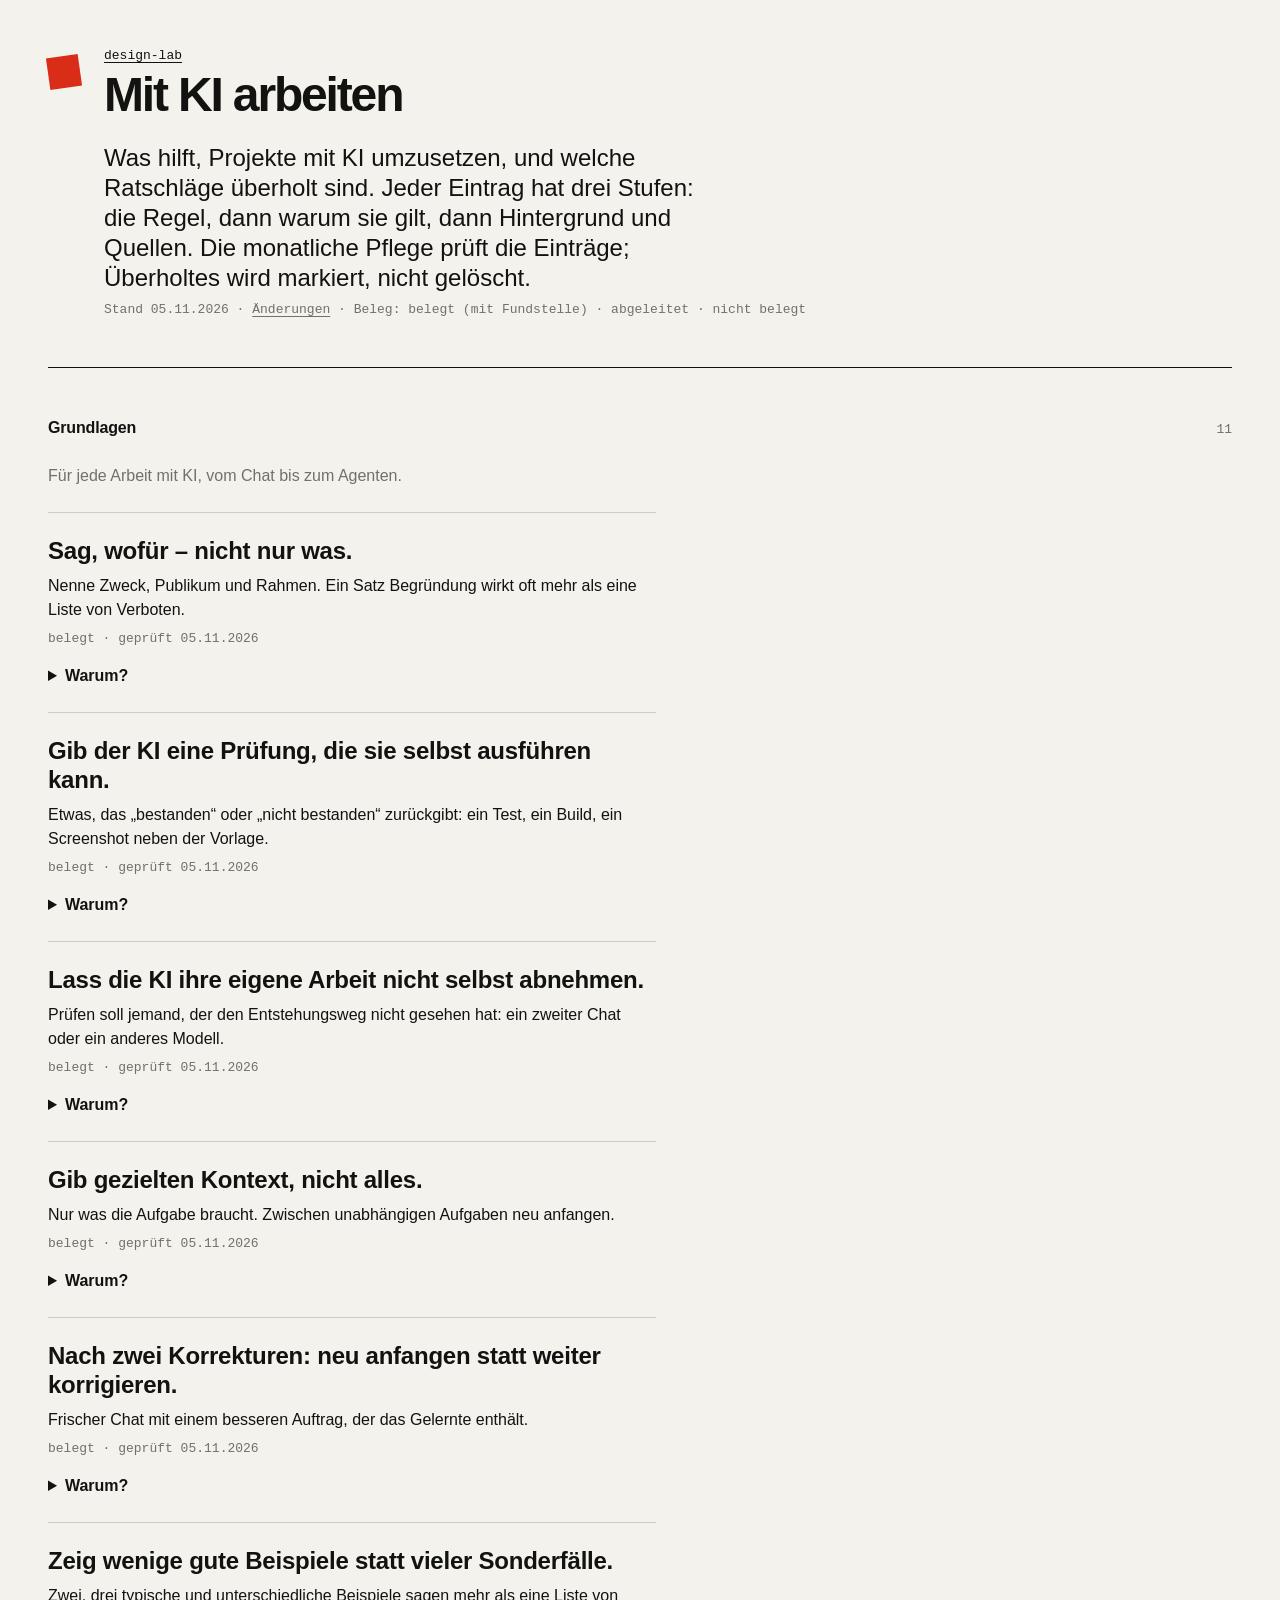
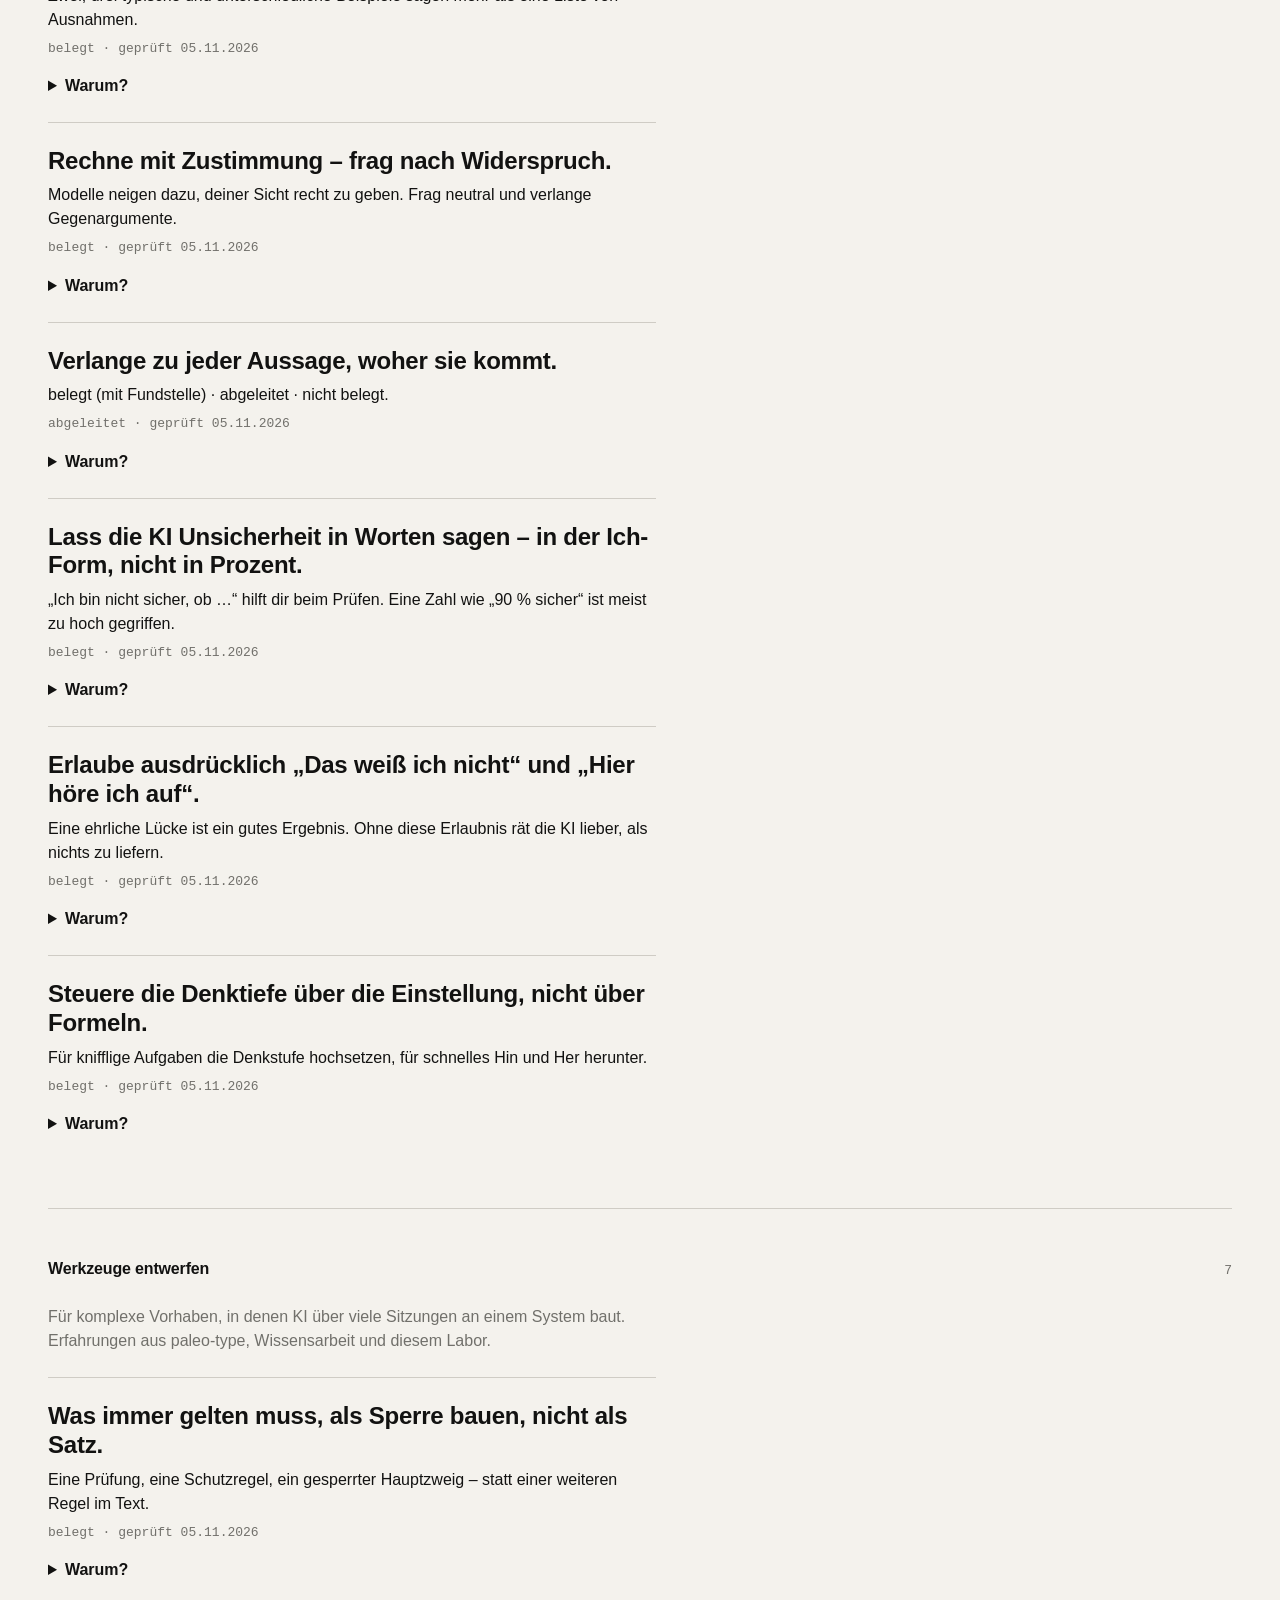
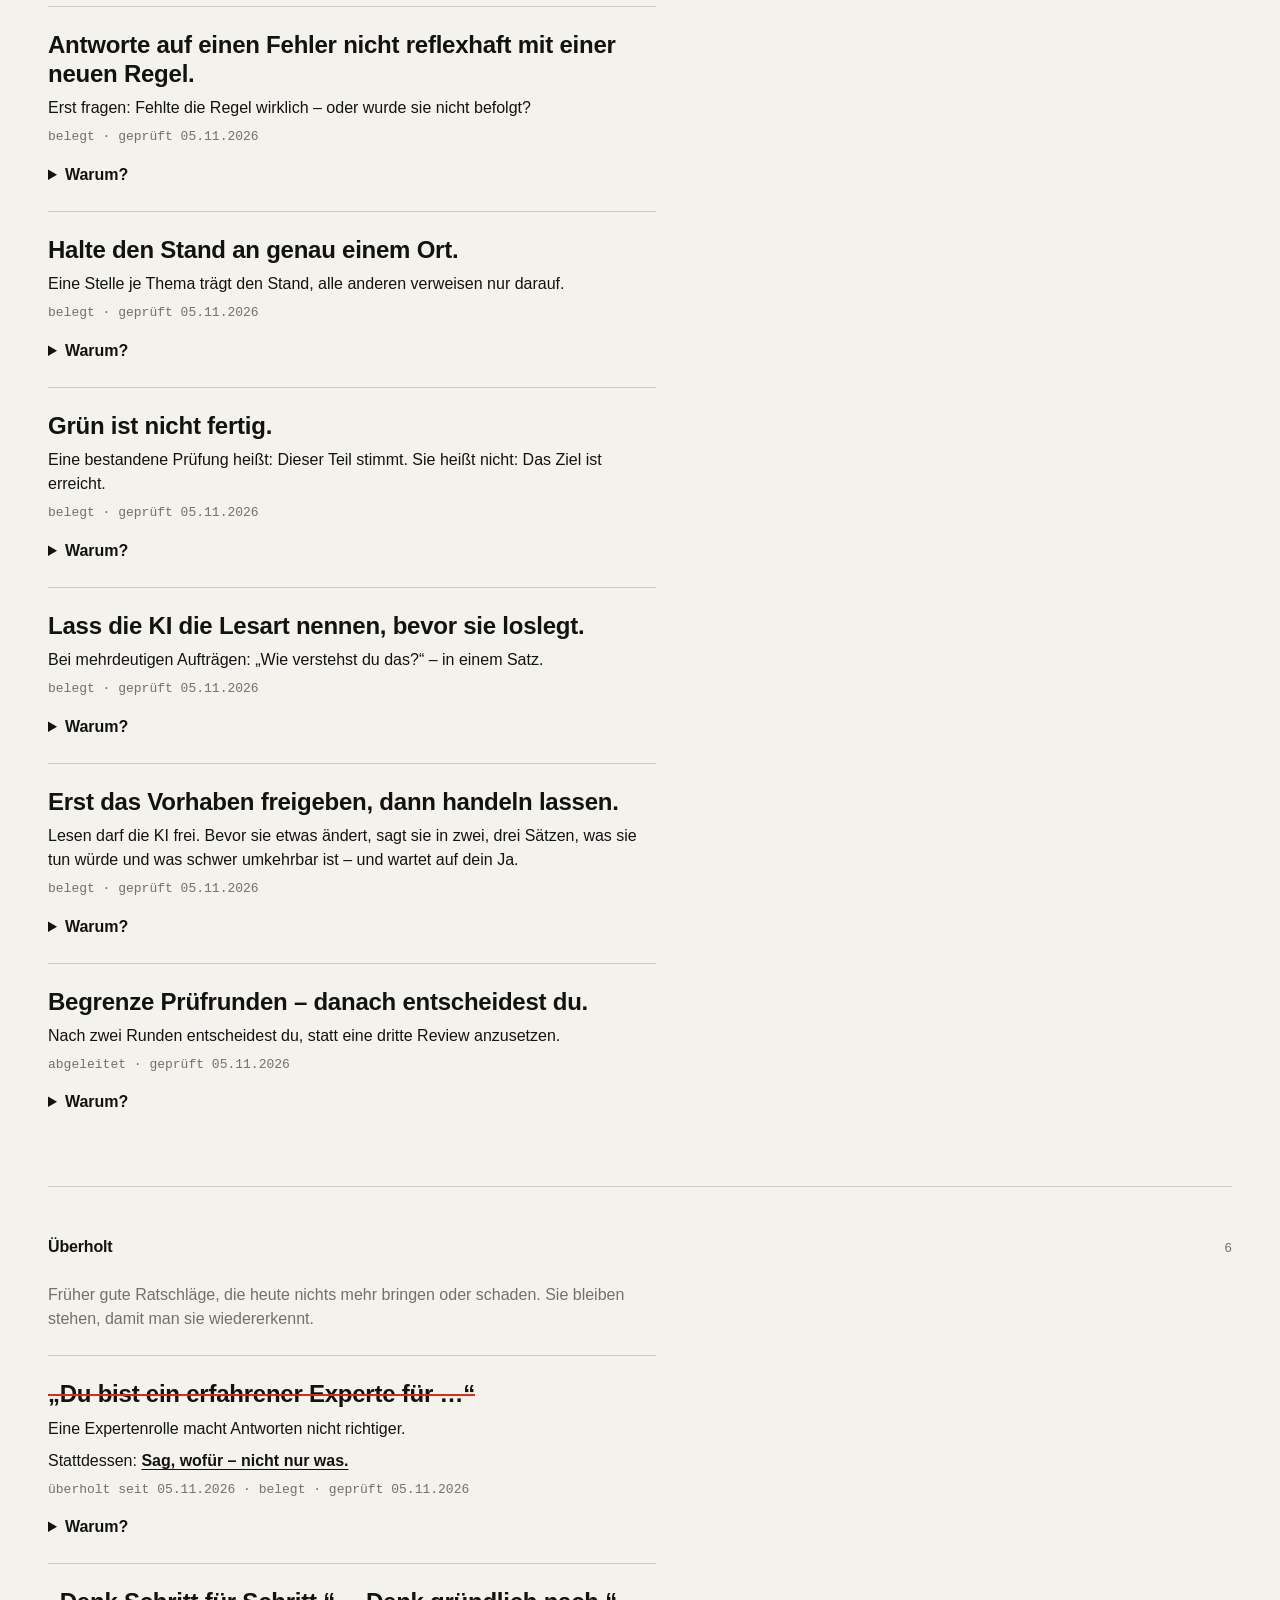
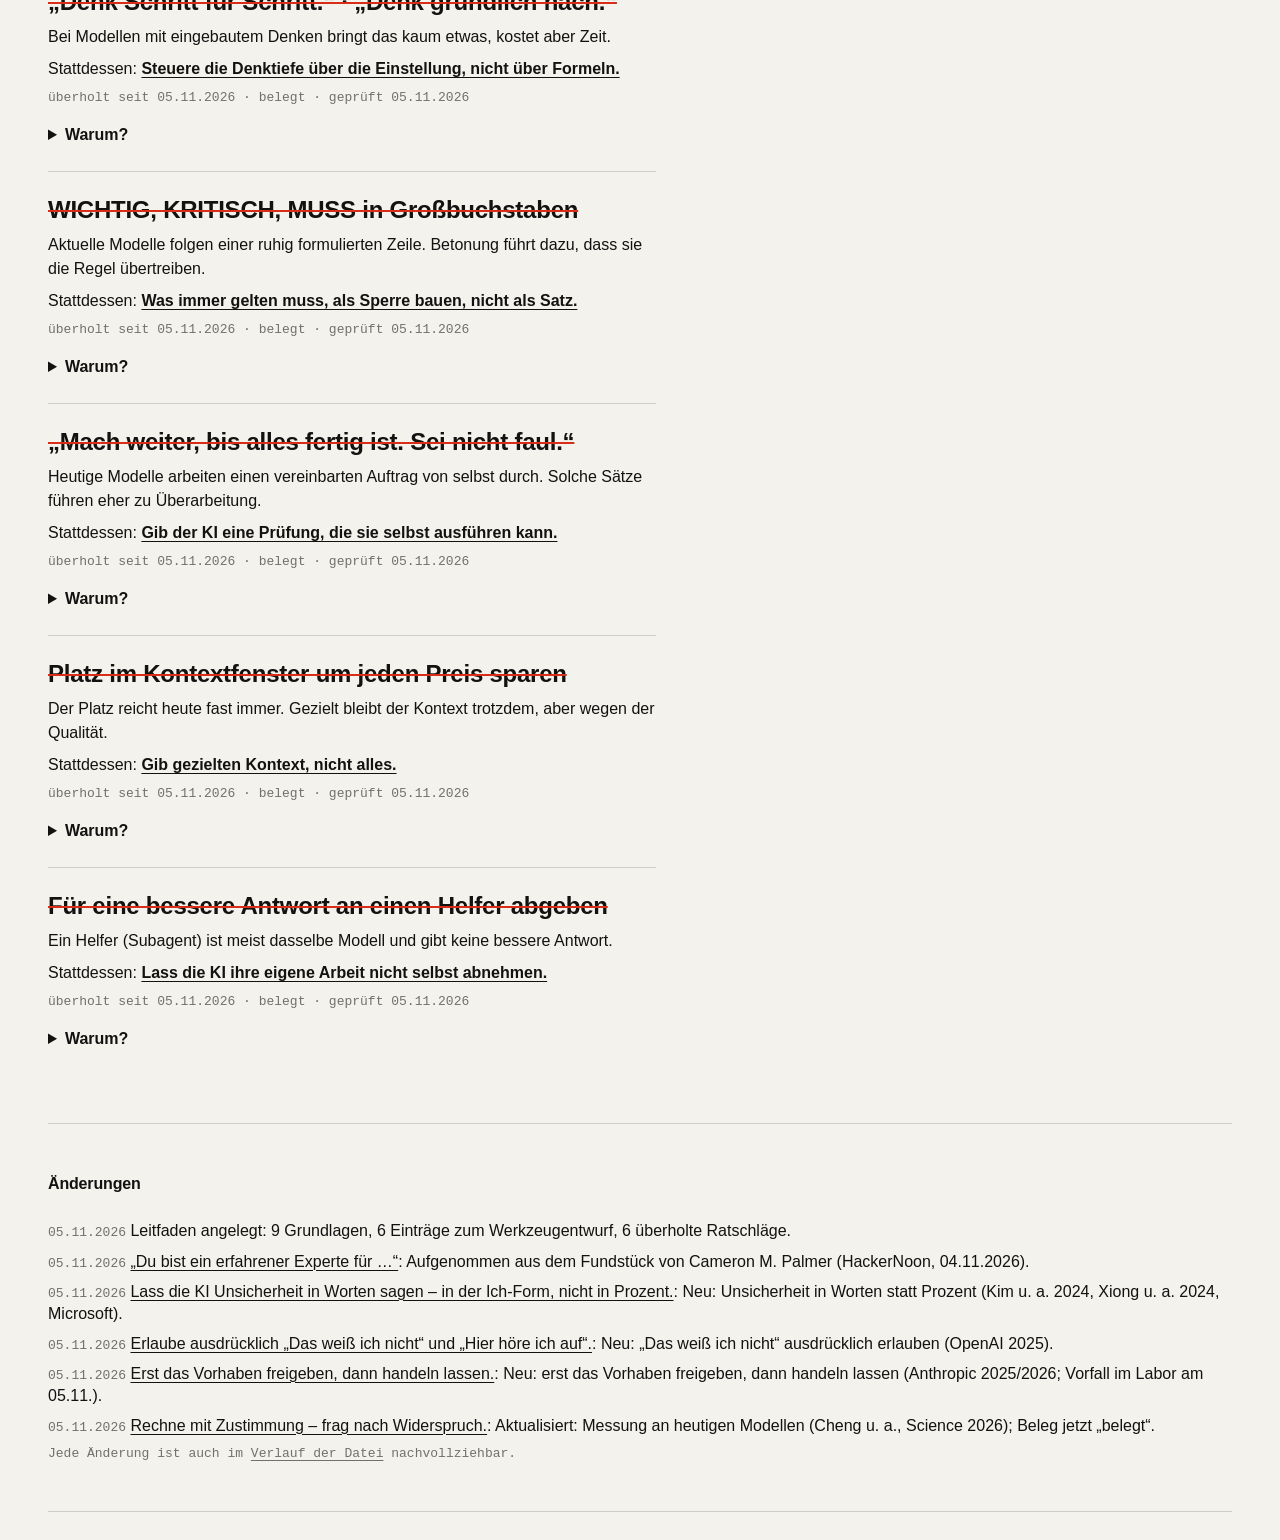
==== commit b7a3feb9: "Leitfaden: Einträge, Quellen und Verlauf nachgetragen (fehlten im ersten Commit) Co-Authored-By: Cla" ====
--- a/leitfaden/index.html
+++ b/leitfaden/index.html
@@ -22,7 +22,7 @@
 
   <main>
     <section aria-labelledby="h-kern">
-      <div class="section-head"><h2 id="h-kern">Grundlagen</h2><span class="count">9</span></div>
+      <div class="section-head"><h2 id="h-kern">Grundlagen</h2><span class="count">11</span></div>
       <p class="bereich-text">Für jede Arbeit mit KI, vom Chat bis zum Agenten.</p>
       <article class="tipp tipp-gilt" id="k-zweck">
         <h3>Sag, wofür – nicht nur was.</h3>
@@ -140,16 +140,17 @@
       <article class="tipp tipp-gilt" id="k-gefaelligkeit">
         <h3>Rechne mit Zustimmung – frag nach Widerspruch.</h3>
         <p class="kurz">Modelle neigen dazu, deiner Sicht recht zu geben. Frag neutral und verlange Gegenargumente.</p>
-        <p class="meta">abgeleitet · geprüft 05.11.2026</p>
+        <p class="meta">belegt · geprüft 05.11.2026</p>
         <details>
           <summary>Warum?</summary>
           <p>Beim Training belohnen menschliche Bewertungen Antworten, die der Meinung des Fragenden entsprechen. Modelle ändern sogar richtige Antworten, wenn man Zweifel äußert. Wer seine Meinung voranstellt, bekommt sie oft bestätigt.</p>
           <dl class="beispiel"><dt>statt</dt><dd>Das ist doch ein guter Ansatz, oder?</dd><dt>besser</dt><dd>Was spricht gegen diesen Ansatz? Nenne die drei stärksten Einwände.</dd></dl>
           <details>
             <summary>Hintergrund und Quellen</summary>
-            <p>Belegt ist das für Modelle von 2023. Neuere Modelle werden gezielt dagegen trainiert; wie stark der Effekt heute noch ist, ist in den Quellen dieses Leitfadens nicht gemessen. Im Labor gilt deshalb „Widerspruch ist Pflicht“: Zustimmung allein ist keine Leistung.</p>
+            <p>Inzwischen auch für heutige Modelle gemessen: 11 führende Modelle gaben Nutzern im Schnitt 49 % häufiger recht als Menschen, und die Nutzer vertrauten gerade diesen Antworten mehr und wollten sie wieder (Science, 2026). Gemessen wurde das an persönlichen Ratschlägen, nicht an Gestaltungs- oder Facharbeit. Im Labor gilt deshalb „Widerspruch ist Pflicht“: Zustimmung allein ist keine Leistung.</p>
             <ul class="quellen">
               <li><a href="https://arxiv.org/abs/2310.13548">Towards Understanding Sycophancy in Language Models</a> · Mrinank Sharma, Meg Tong u. a. (Anthropic), 2023 <span class="beleg">belegt</span></li>
+              <li><a href="https://doi.org/10.1126/science.aec8352">Sycophantic AI decreases prosocial intentions and promotes dependence</a> · Myra Cheng, Cinoo Lee, Pranav Khadpe, Sunny Yu, Dyllan Han, Dan Jurafsky, 2026 <span class="beleg">belegt</span></li>
               <li><a href="https://github.com/esany/design-lab/blob/main/.agents/skills/laborarbeit/references/pruefen.md">.agents/skills/laborarbeit/references/pruefen.md</a> <span class="beleg">Labor</span></li>
             </ul>
             <p class="meta">im Leitfaden seit 05.11.2026</p>
@@ -174,6 +175,45 @@
           </details>
         </details>
       </article>
+      <article class="tipp tipp-gilt" id="k-unsicherheit">
+        <h3>Lass die KI Unsicherheit in Worten sagen – in der Ich-Form, nicht in Prozent.</h3>
+        <p class="kurz">„Ich bin nicht sicher, ob …“ hilft dir beim Prüfen. Eine Zahl wie „90 % sicher“ ist meist zu hoch gegriffen.</p>
+        <p class="meta">belegt · geprüft 05.11.2026</p>
+        <details>
+          <summary>Warum?</summary>
+          <p>In einem Experiment mit 404 Personen machten Antworten mit „Ich bin nicht sicher, aber …“ die Leute vorsichtiger und treffsicherer; unpersönliche Formulierungen wirkten schwächer. Zahlen, die ein Modell über seine eigene Sicherheit nennt, liegen dagegen deutlich zu hoch und sagen Fehler schlecht voraus.</p>
+          <dl class="beispiel"><dt>statt</dt><dd>Wie sicher bist du, in Prozent?</dd><dt>besser</dt><dd>Was davon weißt du, was vermutest du, und wo bist du unsicher? Sag es in eigenen Worten.</dd></dl>
+          <details>
+            <summary>Hintergrund und Quellen</summary>
+            <p>Die Studie nutzte medizinische Ja-Nein-Fragen; ob der Effekt bei Gestaltungsfragen gleich groß ist, ist nicht gemessen. Microsofts Richtlinien für die Zusammenarbeit von Mensch und KI verlangen dasselbe: zeigen, wie oft das System danebenliegt. Im Labor ergänzt der Belegstatus (siehe „Verlange zu jeder Aussage, woher sie kommt“) die Worte.</p>
+            <ul class="quellen">
+              <li><a href="https://arxiv.org/abs/2405.00623">“I'm Not Sure, But...”: Examining the Impact of Large Language Models' Uncertainty Expression on User Reliance and Trust</a> · Sunnie S. Y. Kim, Q. Vera Liao, Mihaela Vorvoreanu, Stephanie Ballard, Jennifer Wortman Vaughan, 2024 <span class="beleg">belegt</span></li>
+              <li><a href="https://arxiv.org/abs/2306.13063">Can LLMs Express Their Uncertainty? An Empirical Evaluation of Confidence Elicitation in LLMs</a> · Miao Xiong u. a., 2024 <span class="beleg">belegt</span></li>
+              <li><a href="https://www.microsoft.com/research/blog/guidelines-for-human-ai-interaction-design/">Guidelines for Human-AI Interaction</a> · Saleema Amershi u. a. (Microsoft), 2019 <span class="beleg">belegt</span></li>
+            </ul>
+            <p class="meta">im Leitfaden seit 05.11.2026</p>
+          </details>
+        </details>
+      </article>
+      <article class="tipp tipp-gilt" id="k-nichtwissen">
+        <h3>Erlaube ausdrücklich „Das weiß ich nicht“ und „Hier höre ich auf“.</h3>
+        <p class="kurz">Eine ehrliche Lücke ist ein gutes Ergebnis. Ohne diese Erlaubnis rät die KI lieber, als nichts zu liefern.</p>
+        <p class="meta">belegt · geprüft 05.11.2026</p>
+        <details>
+          <summary>Warum?</summary>
+          <p>Training und Bewertung belohnen Modelle für Treffer, nicht für ehrliches Nichtwissen. Wer rät, sieht in Ranglisten besser aus, macht aber mehr Fehler. Dazu kommt, dass Menschen glatte und zustimmende Antworten bevorzugen.</p>
+          <dl class="beispiel"><dt>statt</dt><dd>Finde eine Lösung.</dd><dt>besser</dt><dd>Wenn es keine gute Lösung gibt oder dir etwas fehlt, sag das und hör auf. Das ist ein gültiges Ergebnis.</dd></dl>
+          <details>
+            <summary>Hintergrund und Quellen</summary>
+            <p>OpenAI zeigt das an einem Faktentest: Ein Modell, das in gut der Hälfte der Fälle nicht antwortete, lag in 26 % falsch, ein ratendes Modell in 75 %. Für Berichte heißt das: Was nicht geprüft oder unsicher ist, steht vorne, nicht im Kleingedruckten.</p>
+            <ul class="quellen">
+              <li><a href="https://openai.com/index/why-language-models-hallucinate/">Why language models hallucinate</a> · Adam Tauman Kalai u. a. (OpenAI), 2025 <span class="beleg">belegt</span></li>
+              <li><a href="https://doi.org/10.1126/science.aec8352">Sycophantic AI decreases prosocial intentions and promotes dependence</a> · Myra Cheng, Cinoo Lee, Pranav Khadpe, Sunny Yu, Dyllan Han, Dan Jurafsky, 2026 <span class="beleg">belegt</span></li>
+            </ul>
+            <p class="meta">im Leitfaden seit 05.11.2026</p>
+          </details>
+        </details>
+      </article>
       <article class="tipp tipp-gilt" id="k-aufwand">
         <h3>Steuere die Denktiefe über die Einstellung, nicht über Formeln.</h3>
         <p class="kurz">Für knifflige Aufgaben die Denkstufe hochsetzen, für schnelles Hin und Her herunter.</p>
@@ -193,7 +233,7 @@
       </article>
     </section>
     <section aria-labelledby="h-werkzeuge">
-      <div class="section-head"><h2 id="h-werkzeuge">Werkzeuge entwerfen</h2><span class="count">6</span></div>
+      <div class="section-head"><h2 id="h-werkzeuge">Werkzeuge entwerfen</h2><span class="count">7</span></div>
       <p class="bereich-text">Für komplexe Vorhaben, in denen KI über viele Sitzungen an einem System baut. Erfahrungen aus paleo-type, Wissensarbeit und diesem Labor.</p>
       <article class="tipp tipp-gilt" id="w-sperren">
         <h3>Was immer gelten muss, als Sperre bauen, nicht als Satz.</h3>
@@ -280,6 +320,26 @@
             <ul class="quellen">
               <li><a href="https://code.claude.com/docs/en/best-practices">Best practices for Claude Code</a> · Anthropic, 2026 <span class="beleg">belegt</span></li>
               <li><a href="https://github.com/esany/design-lab/blob/main/research/2026-10-audit-zusammenarbeit/befunde.md">research/2026-10-audit-zusammenarbeit/befunde.md</a> <span class="beleg">Labor</span></li>
+            </ul>
+            <p class="meta">im Leitfaden seit 05.11.2026</p>
+          </details>
+        </details>
+      </article>
+      <article class="tipp tipp-gilt" id="w-vorhaben">
+        <h3>Erst das Vorhaben freigeben, dann handeln lassen.</h3>
+        <p class="kurz">Lesen darf die KI frei. Bevor sie etwas ändert, sagt sie in zwei, drei Sätzen, was sie tun würde und was schwer umkehrbar ist – und wartet auf dein Ja.</p>
+        <p class="meta">belegt · geprüft 05.11.2026</p>
+        <details>
+          <summary>Warum?</summary>
+          <p>Nutzer wollen vor allem über die Strategie urteilen, nicht über jeden Einzelschritt. Claude Code darf deshalb standardmäßig nur lesen und fragt vor Änderungen. Ein „weiter“ oder ein Vermerk in einem Issue ist keine Freigabe: Die gibt nur der Mensch, im laufenden Gespräch.</p>
+          <dl class="beispiel"><dt>statt</dt><dd>„Arbeitsweise, weiter.“ – die KI baut los.</dd><dt>besser</dt><dd>„Arbeitsweise, weiter.“ – „Ich würde Regel 0024 neu fassen und ein Verzeichnis erzeugen; die Regel ist schwer umkehrbar. Ja?“</dd></dl>
+          <details>
+            <summary>Hintergrund und Quellen</summary>
+            <p>Am 05.11.2026 las ein Chat im Labor „weiter“ und einen von einer KI geschriebenen Freigabe-Vermerk als Auftrag, änderte eine Regel und übernahm sie selbst. Alles in GitHub erscheint unter dem Konto des Eigentümers; ob ein Satz von ihm stammt, kann kein Modell erkennen. Gegenrisiko: Wer bei jeder Kleinigkeit fragt, macht die KI nutzlos. Fragen lohnt vor Regeln, Löschen, Sichtbarkeit und Arbeit außerhalb des Repos.</p>
+            <ul class="quellen">
+              <li><a href="https://www.anthropic.com/research/our-framework-for-developing-safe-and-trustworthy-agents">Our framework for developing safe and trustworthy agents</a> · Anthropic, 2025 <span class="beleg">belegt</span></li>
+              <li><a href="https://www.anthropic.com/research/trustworthy-agents">Trustworthy agents in practice</a> · Anthropic, 2026 <span class="beleg">belegt</span></li>
+              <li><a href="https://github.com/esany/design-lab/blob/main/research/2026-11-wissensformen/issues-als-steuerung.md">research/2026-11-wissensformen/issues-als-steuerung.md</a> <span class="beleg">Labor</span></li>
             </ul>
             <p class="meta">im Leitfaden seit 05.11.2026</p>
           </details>
@@ -427,6 +487,10 @@
       <ul class="aenderungen">
         <li><span class="meta">05.11.2026</span> Leitfaden angelegt: 9 Grundlagen, 6 Einträge zum Werkzeugentwurf, 6 überholte Ratschläge.</li>
         <li><span class="meta">05.11.2026</span> <a href="#v-rolle">„Du bist ein erfahrener Experte für …“</a>: Aufgenommen aus dem Fundstück von Cameron M. Palmer (HackerNoon, 04.11.2026).</li>
+        <li><span class="meta">05.11.2026</span> <a href="#k-unsicherheit">Lass die KI Unsicherheit in Worten sagen – in der Ich-Form, nicht in Prozent.</a>: Neu: Unsicherheit in Worten statt Prozent (Kim u. a. 2024, Xiong u. a. 2024, Microsoft).</li>
+        <li><span class="meta">05.11.2026</span> <a href="#k-nichtwissen">Erlaube ausdrücklich „Das weiß ich nicht“ und „Hier höre ich auf“.</a>: Neu: „Das weiß ich nicht“ ausdrücklich erlauben (OpenAI 2025).</li>
+        <li><span class="meta">05.11.2026</span> <a href="#w-vorhaben">Erst das Vorhaben freigeben, dann handeln lassen.</a>: Neu: erst das Vorhaben freigeben, dann handeln lassen (Anthropic 2025/2026; Vorfall im Labor am 05.11.).</li>
+        <li><span class="meta">05.11.2026</span> <a href="#k-gefaelligkeit">Rechne mit Zustimmung – frag nach Widerspruch.</a>: Aktualisiert: Messung an heutigen Modellen (Cheng u. a., Science 2026); Beleg jetzt „belegt“.</li>
       </ul>
       <p class="meta">Jede Änderung ist auch im <a href="https://github.com/esany/design-lab/commits/main/leitfaden/eintraege.json">Verlauf der Datei</a> nachvollziehbar.</p>
     </section>
